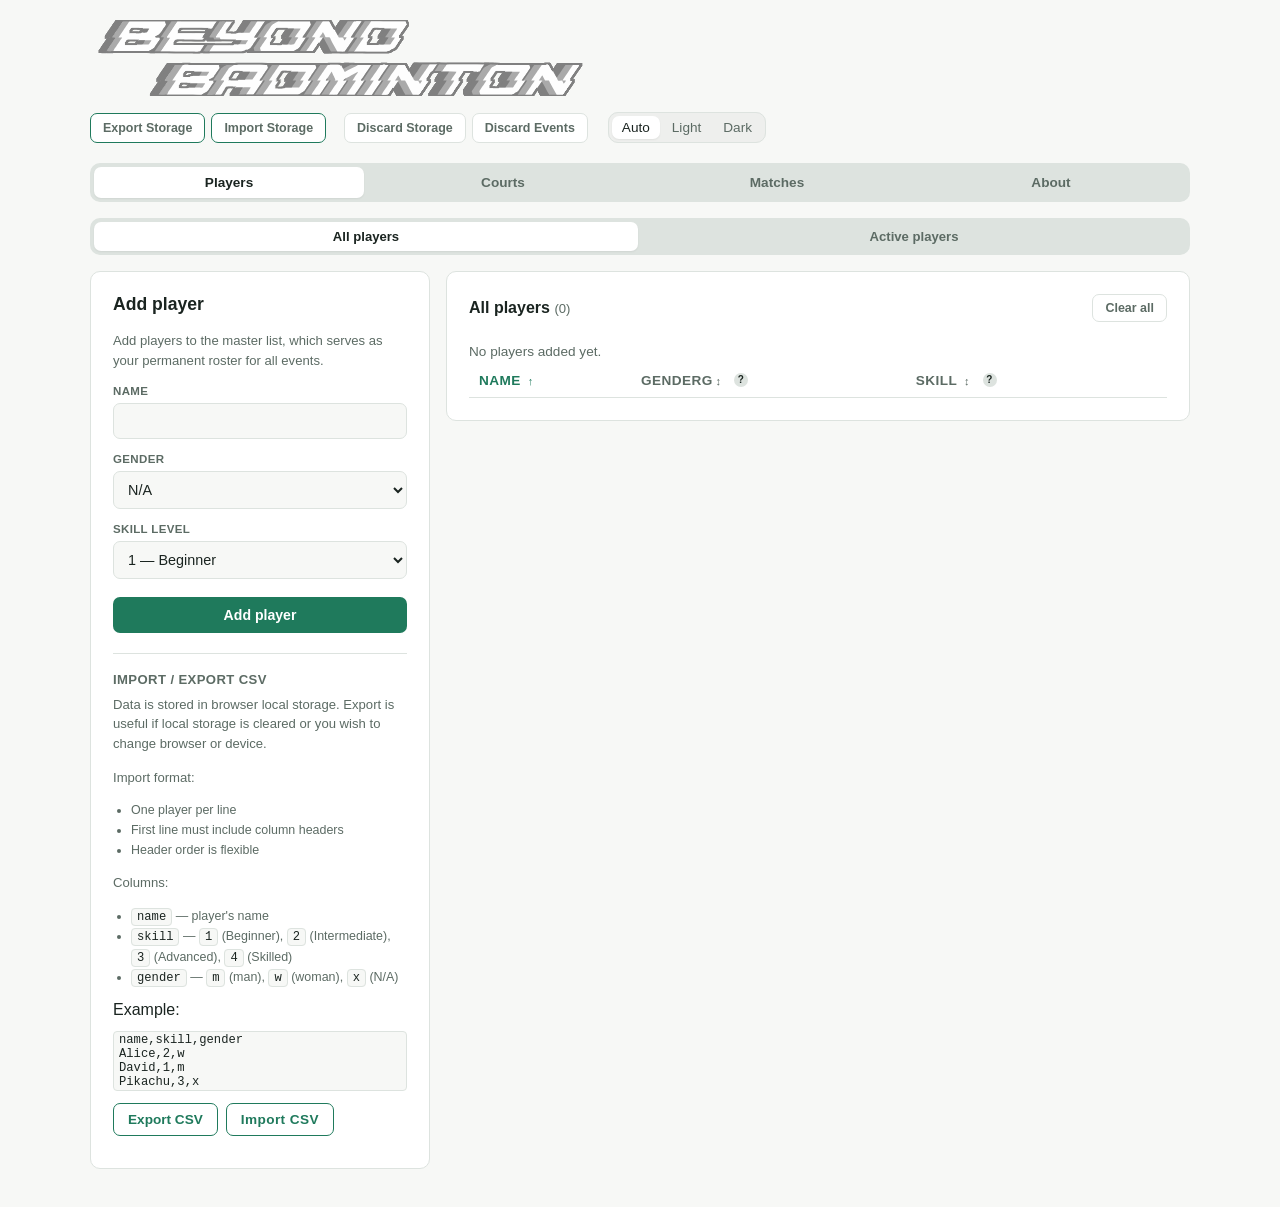
==== index.html @ 5976a013 "fixup! Tournament live view" ====
<!DOCTYPE html>
<html lang="en">
	<head>
		<meta charset="UTF-8">
		<meta name="color-scheme" content="light dark">
		<script>
			var t;
			try {
				t = localStorage.getItem("tournament-generator:theme");
				if (t === "light" || t === "dark") document.documentElement.dataset.theme = t;
			} catch {}
		</script>
		<meta name="viewport" content="width=device-width, initial-scale=1.0">
		<title>Tournament Manager</title>
		<link rel="stylesheet" href="assets/css/styles.css">
	</head>
	<body>
		<div class="app">
			<header>
				<div>
					<img src="assets/beyond-badminton.svg" alt="Beyond Badminton" class="logo" />
				</div>
				<div class="main-controls">
					<div>
						<button type="button" class="imp-exp-button" id="export-storage-btn">Export Storage</button>
						<button type="button" class="imp-exp-button" id="import-storage-btn">Import Storage </button>
					</div>
					<div>
						<button type="button" class="discard-btn" id="discard-storage-btn">Discard Storage</button>
						<button type="button" class="discard-btn" id="discard-event-btn">Discard Events</button>
					</div>
					<fieldset class="theme-switch" aria-label="Color theme">
						<button type="button" data-theme-choice="auto">Auto</button>
						<button type="button" data-theme-choice="light">Light</button>
						<button type="button" data-theme-choice="dark">Dark</button>
					</fieldset>
				</div>
			</header>

			<div class="tabs">
				<button type="button" class="tab active" data-tab="players">Players</button>
				<button type="button" class="tab" data-tab="courts">Courts</button>
				<button type="button" class="tab" data-tab="matches">Matches</button>
				<button type="button" class="tab" data-tab="about">About</button>
			</div>

			<!-- ===== PLAYERS TAB ===== -->
			<div id="players" class="tab-content active">
				<div class="sub-tabs">
					<button type="button" class="sub-tab active" data-subtab="all-players-section">All players</button>
					<button type="button" class="sub-tab" data-subtab="active-players-section">Active players</button>
				</div>

				<!-- All Players -->
				<div id="all-players-section" class="sub-tab-content active">
					<div class="players-layout">
						<div class="card form-card">
							<h2>Add player</h2>
							<p class="section-hint">Add players to the master list, which serves as your permanent roster for all events.</p>
							<form id="all-player-form">
								<div class="field" id="ap-name-field">
									<label for="ap-name">Name</label>
									<input type="text" id="ap-name" name="name" autocomplete="off">
									<span class="error-text">Enter a name.</span>
								</div>
								<div class="field">
									<label for="ap-gender">Gender</label>
									<select id="ap-gender" name="gender">
										<option value="x">N/A</option>
										<option value="m">Man</option>
										<option value="w">Woman</option>
									</select>
								</div>
								<div class="field">
									<label for="ap-skill">Skill level</label>
									<select id="ap-skill" name="skill">
									</select>
								</div>
								<button type="submit">Add player</button>
							</form>

							<div class="import-section">
								<h3>Import / Export CSV</h3>
								<p class="section-hint">Data is stored in browser local storage. Export is useful if local storage is cleared or you wish to change browser or device.</p>
								<p class="section-hint">Import format:</p>
								<ul class="section-hint-list">
									<li>One player per line</li>
									<li>First line must include column headers</li>
									<li>Header order is flexible</li>
								</ul>
								<p class="section-hint">Columns:</p>
								<ul class="section-hint-list">
									<li><code>name</code> — player's name</li>
									<li id="csv-skill-codes"></li>
									<li><code>gender</code> — <code>m</code> (man), <code>w</code> (woman), <code>x</code> (N/A)</li>
								</ul>
								<span class="code-label">Example:</span>
								<pre class="code">
name,skill,gender
Alice,2,w
David,1,m
Pikachu,3,x</pre>
								<div class="import-actions">
									<button type="button" class="secondary-btn" id="export-all-players-btn">Export CSV</button>
									<label class="secondary-btn" for="all-players-csv-input">Import CSV</label>
									<input type="file" id="all-players-csv-input" accept=".txt,.csv,text/csv">
								</div>
								<div class="import-result" id="all-players-import-result"></div>
							</div>
						</div>

						<div class="card players-panel">
							<div class="players-panel-header">
								<h2>All players <span class="player-count" id="all-player-count">(0)</span></h2>
								<button type="button" class="clear-btn" id="clear-all-players-btn">Clear all</button>
							</div>
							<p class="empty" id="all-players-empty">No players added yet.</p>
							<table class="player-table" id="all-player-table">
							<thead>
								<tr>
									<th><span class="sortable" data-list="all" data-field="name">Name <span class="sort-icon">↕</span></span></th>
									<th><span class="sortable" data-list="all" data-field="gender">Gender <span class="sort-icon">↕</span></span>&nbsp;&nbsp;<span class="help-icon" title="Click a gender to edit it directly. Changing genders will not re-sort the table automatically - click this header to re-sort anytime.">?</span></th>
									<th><span class="sortable" data-list="all" data-field="skill">Skill <span class="sort-icon">↕</span></span>&nbsp;&nbsp;<span class="help-icon" title="Click a skill to edit it directly. Changing skills will not re-sort the table automatically - click this header to re-sort anytime.">?</span></th>
									<th></th>
								</tr>
							</thead>
								<tbody id="all-player-table-body"></tbody>
							</table>
						</div>
					</div>
				</div>

				<!-- Active Players -->
				<div id="active-players-section" class="sub-tab-content">
					<div class="players-layout">
						<div class="card form-card">
							<h2>Add active player</h2>
							<p class="section-hint">Select players from the All players list and set their arrival time and play duration for this event.</p>
							<form id="active-player-form">
							<div class="field" id="active-player-field">
								<label for="active-player-select">Players</label>
								<select id="active-player-select" name="playerId" multiple>
								</select>
								<span class="error-text">Select a player.</span>
								<p class="section-hint">Hold Ctrl (Cmd on Mac) or Shift to select multiple players.</p>
							</div>
							<div class="field" id="active-arrival-field">
								<label for="active-arrival">Arrival time</label>
								<select id="active-arrival" name="arrival">
								<option value="">Select a time</option>
								</select>
								<span class="error-text">Select an arrival time.</span>
							</div>
							<div class="field" id="active-playtime-field">
								<label for="active-playtime">Play time (hours)</label>
								<input type="number" id="active-playtime" name="playtime" min="1" value="1">
								<span class="error-text">Enter a play time of at least 1 hour.</span>
							</div>
							<button type="submit">Add to active</button>
							</form>
						</div>

						<div class="card players-panel">
							<div class="players-panel-header">
								<h2>Active players <span class="player-count" id="active-player-count">(0)</span></h2>
								<button type="button" class="clear-btn" id="clear-active-players-btn">Clear all</button>
							</div>
							<p class="empty" id="active-players-empty">No active players added yet.</p>
							<table class="player-table" id="active-player-table">
							<thead>
								<tr>
									<th><span class="sortable" data-list="active" data-field="name">Name <span class="sort-icon">↕</span></span></th>
									<th><span class="sortable" data-list="active" data-field="skill">Skill <span class="sort-icon">↕</span></span></th>
									<th><span class="sortable" data-list="active" data-field="arrival">Arrival <span class="sort-icon">↕</span></span></th>
									<th><span class="sortable" data-list="active" data-field="playtime">Play time <span class="sort-icon">↕</span></span></th>
									<th><span class="sortable" data-list="active" data-field="sit1stRound">Sit 1st round <span class="sort-icon">↕</span></span>&nbsp;&nbsp;<span class="help-icon" title="Is someone running late? Put them on the bench for their first round :) This option is ignored if there are not enough players to form a bench.">?</span></th>
									<th></th>
								</tr>
							</thead>
								<tbody id="active-player-table-body"></tbody>
							</table>
						</div>
					</div>
				</div>
			</div>
			<!-- end players tab -->

			<!-- ===== COURTS TAB ===== -->
			<div id="courts" class="tab-content">
				<div class="players-layout">
					<div class="form-card form-stack">
						<div class="card">
							<h2>Courts <span class="player-count" id="court-name-count">(0)</span></h2>
							<p class="section-hint">Add courts here to set up your global court list.</p>
							<form id="court-name-form">
								<div class="field" id="court-name-field">
									<label for="court-name">Court name</label>
									<input type="text" id="court-name" name="courtName" placeholder="e.g. C1">
									<span class="error-text">Enter a court name.</span>
								</div>
								<button type="submit">Add court</button>
							</form>
							<ul class="chip-list" id="court-name-list"></ul>
						</div>

						<div class="card">
							<h2>Court availability</h2>
							<p class="section-hint">Choose a court from your global list to configure its reserved time slots.</p>
							<form id="court-form">
								<div class="field" id="court-time-field">
									<label for="court-time">Start time</label>
									<select id="court-time" name="courtTime">
										<option value="">Select a time</option>
									</select>
									<span class="error-text">Select a start time.</span>
								</div>

								<div class="field" id="court-duration-field">
									<label for="court-duration">Duration</label>
									<select id="court-duration" name="courtDuration">
										<option value="">Select a duration</option>
									</select>
									<span class="error-text">Select a duration.</span>
								</div>

								<div class="field" id="court-select-field">
									<label for="">Courts available</label>
									<div class="checkbox-list" id="court-checkbox-list">
										<p class="empty" id="no-courts-hint">Add a court above first.</p>
									</div>
									<span class="error-text">Select at least one court.</span>
								</div>

								<div class="field" id="court-submit-field">
									<button type="submit">Add block</button>
									<span class="error-text" id="court-overlap-errmsg">[Court Name] is already booked during this time</span>
								</div>
							</form>
						</div>
					</div>

					<div class="card players-panel">
						<div class="players-panel-header">
							<h2>Court schedule <span class="player-count" id="court-block-count">(0)</span></h2>
							<button type="button" class="clear-btn" id="clear-courts-btn">Clear all</button>
						</div>

						<p class="empty" id="courts-empty-state">No court schedule added yet.</p>

						<ul class="player-list" id="court-list"></ul>

						<table class="player-table" id="court-table">
							<thead>
								<tr>
									<th>Time</th>
									<th>Courts</th>
									<th>Count</th>
									<th></th>
								</tr>
							</thead>
							<tbody id="court-table-body"></tbody>
						</table>
					</div>
				</div>
			</div>

			<!-- ===== MATCHES TAB ===== -->
			<div id="matches" class="tab-content">
				<div class="sub-tabs">
					<button type="button" class="sub-tab active" data-subtab="training-section">Training</button>
					<button type="button" class="sub-tab" data-subtab="tournament-section">Tournament</button>
				</div>

				<!-- ===== Training ===== -->
				<div id="training-section" class="sub-tab-content active">

					<div class="card gen-collapsible">
						<h2 class="gen-card-toggle">
							<span class="gen-collapse-arrow">▾</span>
							Generate training schedule
						</h2>

						<div class="gen-controls-row">
							<div class="field gen-field-inline">
								<label for="matches-per-hour">Matches per hour (one match = one set) <span class="help-icon" title="If you use 30-minute court blocks, select an even number so matches divide equally.">?</span></label>
								<select id="matches-per-hour">
								</select>
							</div>
							<div class="field gen-field-inline">
								<label for="gen-date-picker">Date of the training</label>
								<input type="date" id="gen-date-picker" />
							</div>
							<div>
								<div class="checkbox-group">
									<label class="gen-checkbox-label" for="allow-singles">
										<input type="checkbox" id="allow-singles" checked>
										Allow singles matches
									</label>
									<span class="help-icon" title="When enabled, the generator will create singles matches if there aren't enough players to form doubles and a court is available.">?</span>
								</div>
								<div class="checkbox-group">
									<label class="gen-checkbox-label">
										<input type="checkbox" id="gen-1h-playtime-should-play" checked>
										Players with 1 hour of playtime should not sit on the bench
									</label>
									<span class="help-icon" title="Partially ignored if there aren't enough players to form a bench; fully ignored if player has to sit out their 1st round after arriving (configured in 'Active players' tab).">?</span>
								</div>
							</div>
							<div>
								<div class="checkbox-group">
									<label class="gen-checkbox-label">
										<input type="checkbox" id="print-extra-match" checked>
										Print extra empty round
									</label>
									<span class="help-icon" title="Add a final round of blank matches at the bottom of the sheet, just in case you have extra time to play.">?</span>
								</div>
							</div>
						</div>
						<div class="gen-btn-row">
							<button type="button" id="gen-generate-btn" class="gen-primary-btn">Generate</button>
							<button type="button" id="gen-clear-btn" class="clear-btn" hidden>Discard</button>
							<button type="button" id="gen-print-btn" class="secondary-btn" hidden>Print</button>
							<button type="button" id="gen-export-btn" class="secondary-btn" hidden>Export</button>
						</div>

						<div id="gen-progress" class="gen-progress-wrap" hidden>
							<div id="gen-progress-bar" class="gen-progress-bar" style="width:0%">0%</div>
						</div>
					</div>

					<div class="card gen-scoreboard-card gen-collapsible" id="gen-scoreboard" hidden>
						<h2 class="gen-card-toggle gen-injected-header">
							<span class="gen-collapse-arrow">▾</span>
							Schedule penalty score
						</h2>
						<div id="gen-scoreboard-output"></div>
					</div>

					<div class="card gen-collapsible" id="gen-training-schedule" hidden>
						<h2 class="gen-card-toggle gen-injected-header">
							<span class="gen-collapse-arrow">▾</span>
							Training schedule
						</h2>
						<div id="gen-training-output"></div>
					</div>

					<div class="card gen-collapsible" id="gen-stats-output" hidden>
						<h2 class="gen-card-toggle gen-injected-header">
							<span class="gen-collapse-arrow">▾</span>
							Player stats
						</h2>

						<div class="gen-stats-scroll">
							<table class="gen-stats-table">
								<thead>
									<tr>
										<th><span class="sortable" data-list="stats" data-field="name">Player <span class="sort-icon">↕</span></span></th>
										<th><span class="sortable" data-list="stats" data-field="skill">Skill <span class="sort-icon">↕</span></span></th>
										<th><span class="sortable" data-list="stats" data-field="playtime">Play time <span class="sort-icon">↕</span></span></th>
										<th><span class="sortable" data-list="stats" data-field="matches">Matches <span class="sort-icon">↕</span></span></th>
										<th><span class="sortable" data-list="stats" data-field="bench">Bench <span class="sort-icon">↕</span></span></th>
										<th><span class="sortable" data-list="stats" data-field="playrate">Play rate <span class="sort-icon">↕</span></span></th>
										<th><span class="sortable" data-list="stats" data-field="partners">Unique partners <span class="sort-icon">↕</span></span></th>
										<th><span class="sortable" data-list="stats" data-field="opponents">Unique opponents <span class="sort-icon">↕</span></span></th>
									</tr>
								</thead>
								<tbody id="gen-stats-tbody">
								</tbody>
							</table>
						</div>
					</div>
					
					<p class="empty gen-empty-hint" id="gen-empty">
						Add active players and court availability, then click <strong>Generate</strong>.
					</p>
				</div>
				
				<div id="tournament-section" class="sub-tab-content">
				
					<div class="card gen-collapsible">
						<h2 class="gen-card-toggle">
							<span class="gen-collapse-arrow">▾</span>
							Generate tournament
						</h2>

						<div class="gen-controls-row">
							<div class="field gen-field-inline">
								<label for="matches-per-hour">Qualification Matches per Player <span class="help-icon" title="Number of qualification matches to be played by every player to set the final playoff roster.">?</span></label>
								<input type="number" id="qualification-matches" min="1" value="8">
							</div>
							<div class="field gen-field-inline">
								<label for="gen-tournament-date-picker">Date of the tournament</label>
								<input type="date" id="gen-tournament-date-picker" />
							</div>
							<div class="field gen-field-inline">
								<label for="two-men-vs-two-women">Two Men vs Two Women Matches<span class="help-icon" title="Choose how to handle matches between all-male and all-female teams.">?</span></label>
								<select id="two-men-vs-two-women">
									<option value="enabled">Allow all matches regardless of gender</option>
									<option value="disabled">Block two men vs two women matches</option>
									<option value="manual">Flag these matches for organizer review</option>
								</select>
							</div>
						</div>
						<p class="section-hint">Time-based scheduling is not supported. All active players and courts are assumed to be available at all times.</p>
						<div class="main-controls">
							<button type="button" id="gen-generate-tournament-btn" class="gen-primary-btn">Generate</button>
							<button type="button" id="gen-clear-tournament-btn" class="clear-btn" hidden>Discard</button>
							<div>
								<button type="button" id="gen-print-tournament-btn" class="secondary-btn" hidden>Print</button>
								<button type="button" id="gen-export-tournament-btn" class="secondary-btn" hidden>Export</button>
							</div>
							<a class="secondary-btn" href="tournament-live.html" target="_blank" rel="noopener noreferrer">Live view</a>
						</div>
					</div>

					<div class="card gen-collapsible" id="gen-qualification-draw-card" hidden>
						<h2 class="gen-card-toggle">
							<span class="gen-collapse-arrow">▾</span>
							<span id="gen-qualification-draw-title">Enter qualification draw results</span>
							<span class="help-icon" title="Keyboard shortcut: Alt + D.">?</span>
						</h2>
						<div class="players-layout">
							<div class="card form-card" id="gen-qualification-draw-form-card">
								<p class="section-hint"></p>
								<p class="section-hint">Select player and his draw pick into the qualification.</p>
								
								<form id="gen-qualification-draw-form">
									<div class="field" id="gen-qualification-draw-player-field">
										<label for="qualification-draw-player">Select a player</label>
										<select id="qualification-draw-player" name="qualificationDrawPlayer">
										</select>
									</div>

									<div class="field" id="gen-qualification-draw-pick-field">
										<label for="qualification-draw-pick">Select a pick</label>
										<select id="qualification-draw-pick" name="qualificationDrawPick" disabled>
										</select>
									</div>
									<button type="button" class="gen-primary-btn" id="submit-qualification-draw-btn" hidden>Confirm draw</button>
								</form>
							</div>

							<div class="card players-panel">
								<div class="players-panel-header-btns" id="qualification-draw-panel-header">
									<button type="button" class="clear-btn" id="clear-qualification-draw-btn">Clear all</button>
								</div>
								<div class="checkbox-group table-fit-control">
									<label class="gen-checkbox-label" for="qualification-draw-fit">
										<input type="checkbox" id="qualification-draw-fit">
										Auto-resize table to fit all rows
									</label>
								</div>
								<div class="gen-stats-table-wrap">
									<table class="gen-stats-table compact-table" id="qualification-draw-table">
										<thead>
											<tr>
												<th><span class="sortable" data-list="qualificationDraw" data-field="name">Name <span class="sort-icon">↕</span></span></th>
												<th><span class="sortable" data-list="qualificationDraw" data-field="pick">Pick <span class="sort-icon">↕</span></span></th>
												<th></th>
											</tr>
										</thead>
										<tbody id="qualification-draw-table-body"></tbody>
									</table>
								</div>
							</div>
						</div>
					</div>

					<div class="card gen-collapsible" id="gen-qualification-rounds-card" hidden>
						<h2 class="gen-card-toggle">
							<span class="gen-collapse-arrow">▾</span>
							<span id="gen-qualification-rounds-card-label">Qualification rounds</span>
							<span class="help-icon" title="Keyboard shortcut: Alt + R.">?</span>
						</h2>
						
						<div id="qualification-edit-filter-wrap">
							<div class="checkbox-group">
								<label class="gen-checkbox-label" for="qualification-edit-filter-editable">
									<input type="checkbox" id="qualification-edit-filter-editable" checked>
									Show editable matches only
								</label>
							</div>
							<div class="checkbox-group">
								<label class="gen-checkbox-label" for="qualification-edit-filter-draw-numbers">
									<input type="checkbox" id="qualification-edit-filter-draw-numbers">
									Show drawn numbers
								</label>
							</div>
						</div>

						<div class="gen-collapsible gen-collapsed" id="qualification-match-filter-wrap">
							<div class="gen-table-label gen-card-toggle" id="qualification-match-filter-label">
								<span class="gen-collapse-arrow">▾</span>
								Filter players & matches (<span id="qualification-match-filter-count"></span>)
							</div>
							<div class="checkbox-filter-controls">
								<input type="search" id="qualification-match-filter-search" placeholder="Search player…">
								<button type="button" id="qualification-match-filter-all-btn" class="select-btn">Select all</button>
								<button type="button" id="qualification-match-filter-none-btn" class="clear-btn">Clear all</button>
								<div class="align-top">
									<div class="checkbox-group">
										<label class="gen-checkbox-label" for="qualification-match-filter-active-window">
											<input type="checkbox" id="qualification-match-filter-active-window">
											<span id="qualification-match-filter-active-window-label">Show active 4-round window</span>
										</label>
										<span class="help-icon" title="Shows the last finished, current, and next 2 rounds. Active window is shifted 5 seconds after all score inputs lose focus. Keyboard shortcut: Alt + A.">?</span>
									</div>
									<div class="checkbox-group">
										<label class="gen-checkbox-label" for="qualification-match-filter-no-bench">
											<input type="checkbox" id="qualification-match-filter-no-bench">
											Show only matches and no bench
										</label>
										<span class="help-icon" title="Hides benched players. Keyboard shortcut: Alt + B.">?</span>
									</div>
								</div>
								<div class="align-top">
									<div class="checkbox-group">
										<label class="gen-checkbox-label" for="qualification-match-filter-drawn-numbers">
											<input type="checkbox" id="qualification-match-filter-drawn-numbers">
											Show drawn numbers
										</label>
										<span class="help-icon" title="Shows each player's draw number before their name. Keyboard shortcut: Alt + N.">?</span>
									</div>
								</div>
							</div>
							<div id="qualification-match-player-filter" class="checkbox-list checkbox-filter-list"></div>
						</div>
						<div id="gen-qualification-output"></div>
						
						<div>
							<input type="button" class="gen-primary-btn" id="gen-qualification-start-btn" value="Confirm Qualification Matchups" hidden>
						</div>
					</div>
					
					<div class="card gen-collapsible" id="gen-qualification-stats-card" hidden>
						<h2 class="gen-card-toggle">
							<span class="gen-collapse-arrow">▾</span>
							Qualification results
							<span class="help-icon" title="Keyboard shortcut: Alt + S.">?</span>
						</h2>
						<div class="card">
							<div class="gen-table-label">Standings</div>
							<div class="checkbox-group table-fit-control">
								<label class="gen-checkbox-label" for="qualification-stats-fit">
									<input type="checkbox" id="qualification-stats-fit">
									Auto-resize table to fit all rows
								</label>
							</div>
							
							<div class="gen-stats-table-wrap">
								<table class="gen-stats-table" id="qualification-stats-table">
									<thead></thead>
									<tbody id="qualification-stats-table-body">
									</tbody>
								</table>
							</div>
						</div>

						<div class="card">
							<div class="gen-table-label">Player vs Player <span class="help-icon" title="Keyboard shortcut: Alt + Shift + S.">?</span></div>
							<div class="checkbox-group table-fit-control">
								<label class="gen-checkbox-label" for="qualification-p2p-stats-fit">
									<input type="checkbox" id="qualification-p2p-stats-fit">
									Auto-resize table to fit all rows
								</label>
							</div>

							<div class="gen-collapsible gen-collapsed" id="qualification-p2p-filter-wrap">
								<div class="gen-table-label gen-card-toggle" id="qualification-p2p-filter-label">
									<span class="gen-collapse-arrow">▾</span>
									Filter players (<span id="qualification-p2p-filter-count"></span>)
								</div>
								<div class="checkbox-filter-controls">
									<input type="search" id="qualification-p2p-filter-search" placeholder="Search player…">
									<button type="button" id="qualification-p2p-filter-all-btn" class="select-btn">Select all</button>
									<button type="button" id="qualification-p2p-filter-none-btn" class="clear-btn">Clear all</button>
									<div class="checkbox-group">
										<label class="gen-checkbox-label" for="qualification-p2p-filter-show-playoff">
											<input type="checkbox" id="qualification-p2p-filter-show-playoff">
											Show playoff players only
										</label>
										<span class="help-icon" title="When enabled, only matchups between playoff players are shown. Keyboard shortcut: Alt + P.">?</span>
									</div>
								</div>
								<div id="qualification-p2p-player-filter" class="checkbox-list checkbox-filter-list"></div>
							</div>

							<div class="gen-stats-table-wrap">
								<table class="gen-stats-table" id="qualification-p2p-stats-table">
									<thead></thead>
									<tbody id="qualification-stats-p2p-table-body">
									</tbody>
								</table>
							</div>
						</div>
						
						<div class="card">
							<div class="gen-table-label">Ranking criteria</div>
							<p class="section-hint">Applied in order below, only when players are tied on every rule above it.</p>
							<ol class="section-hint-list">
								<li>
									<strong>WITHDRAWN</strong> — players who withdrew
									<span class="tiebreak-desc">Withdrawn players are ranked lower than all others, before any other rule is considered.</span>
								</li>
								<li>
									<strong>WINS</strong> — total wins
									<span class="tiebreak-desc">Higher total wins ranks first.</span>
								</li>
								<li>
									<strong>DIFF</strong> — overall score differential
									<span class="tiebreak-desc">Higher across all games ranks first.</span>
								</li>
								<li>
									<strong>PLAYED</strong> — games played
									<span class="tiebreak-desc">Fewer games played ranks first.</span>
								</li>
								<li>
									<strong>P2P WINS</strong> — head-to-head wins within the tied group
									<span class="tiebreak-desc">Only games played against others still tied at this point are counted.</span>
								</li>
								<li>
									<strong>P2P DIFF</strong> — head-to-head score differential within the tied group
									<span class="tiebreak-desc">Same head-to-head games as above, compared by score difference.</span>
								</li>
								<li>
									<strong>PICK</strong> — draw pick number
									<span class="tiebreak-desc">Lower pick number ranks first; always resolves any remaining tie.</span>
								</li>
							</ol>
						</div>
						<div>
							<input type="button" class="gen-primary-btn" id="gen-qualification-confirm-btn" value="Confirm Qualification Results" hidden>
							
							<p class="empty gen-empty-hint" id="gen-qualification-confirm-empty">
								All matches must have a winner to unlock the playoffs.
							</p>
						</div>
					</div>
				
					<div class="card gen-collapsible" id="gen-playoff-draw-card" hidden>
						<h2 class="gen-card-toggle">
							<span class="gen-collapse-arrow">▾</span>
							<span id="gen-playoff-draw-title">Enter playoff draw results</span>
						</h2>
						<div id="gen-playoff-draw-output"></div>
					</div>

					<div class="card gen-collapsible" id="gen-playoff-card" hidden>
						<h2 class="gen-card-toggle">
							<span class="gen-collapse-arrow">▾</span>
							Playoff
						</h2>
						<div id="gen-playoff-output"></div>
					</div>
				</div>
				
				<p class="empty gen-empty-hint" id="gen-tournament-empty">
					Add active players and court availability, then click <strong>Generate</strong>.
				</p>
			</div>
			<!-- end generator tab -->
			
			<!-- ===== ABOUT TAB ===== -->
			<div id="about" class="tab-content">
				<div class="card">
					<h3>1 About</h3>
					<p>This badminton tournament manager tool helps you easily organize badminton events by managing players and courts, and automatically generating schedules based on your parameters.</p>
					<p>This tool was created to provide a generator that builds randomized matches while still following specific rules, such as keeping teams balanced in skill.</p>
					<p>Of course, this is not strictly designed for badminton matches. Feel free to use it for any games that are played in doubles.</p>

					<h3>2 Beyond Badminton</h3>
					<p>This tool was originally created for "Beyond Badminton", a community of badminton enthusiasts who organize events and tournaments.</p>

					<h3>3 Privacy & Data</h3>
					<p>Built with privacy in mind, this tool runs entirely locally on your device using JavaScript. All data is saved directly to your browser's local storage. We do not use cookies or upload any information to external servers.</p>
					<p>You can clear your saved data at any time using the built-in cleanup buttons or through your browser's privacy settings.</p>
					<p>To access your application data on a different browser or device, you can use the Export and Import features.</p>

					<h3>4 How it works</h3>
					<h4>4.1 Players tab</h4>
					<p>First, add players to the "All Players" list. This serves as your permanent saved roster for future tournaments.</p>
					<p>Then, select which players will be active for the current tournament and set their arrival times and play durations.</p>

					<h4>4.2 Courts tab</h4>
					<p>Next, add your courts to the Courts list, which also saves permanently for future use.</p>
					<p>After that, set the court availability by specifying the start time, duration, and which specific courts are open during that time block.</p>

					<h4>4.3 Matches tab</h4>
					<p>Finally, go to the "Matches" tab. Here you can generate trainings and tournaments.</p>

					<h5>Training sub-tab</h5>
					<p>The "Training" sub-tab allows you generate a training schedule based on your active players and available courts. You can fine-tune the results by adjusting the number of matches per hour, allowing singles matches, and more.</p>
					<p>The generated schedule displays all matches, player stats, and penalty scores. It also supports drag-and-drop, allowing you to easily rearrange matches while keeping an eye on how penalty scores change.</p>
					<p>You can print or export the schedule to share it or bring it with you to the courts. If you enter the scores in the tool, they will be printed; otherwise, the score fields will be left blank so you can write them in as you play.</p>
					
					<h5>Tournament sub-tab</h5>
					<p>The "Tournament" sub-tab allows you to generate a fully randomized, anonymous tournament schedule, automatically substituting placeholder numbers with player names.</p>
					<p>Tournament UI streamlines competition management from start to finish. Our step-by-step system guides you smoothly through every phase of your event—from conducting the initial draw and generating schedules to tracking match results and running the final playoffs.</p>

					<h3>5 Feedback & Support</h3>
					<p>This tool is completely free to use. If you encounter any bugs, have a feature request, or want to view the source code, please visit the <a href="https://github.com/beyond-badminton/beyond-badminton.github.io" target="_blank" rel="noopener noreferrer">GitHub repository</a>.</p>
					<p>Please note that this was created as a hobby project in a short amount of time, so there are still a few things that need to be polished.</p>
					<p>Thank you for using the Tournament Manager!</p>

					<h3>6 Third-Party Software</h3>
					<p>This project uses the MIT-licensed <a href="https://github.com/exceljs/exceljs" target="_blank" rel="noopener noreferrer">ExcelJS</a> library for exporting data to spreadsheets. A special thanks to all the contributors of that library for their hard work.</p>
				</div>
			</div>
		</div>

		<script src="assets/js/theme.js"></script>
		<script src="assets/js/common.js"></script>
		<script src="assets/js/events.js"></script>
		<script src="assets/js/drag-and-drop.js"></script>
		<script src="assets/js/all-players.js"></script>
		<script src="assets/js/active-players.js"></script>
		<script src="assets/js/courts.js"></script>
		<script src="assets/js/schedule.export.js"></script>
		<script src="assets/js/schedule.common.js"></script>
		<script src="assets/js/training.js"></script>
		<script src="assets/js/tournament.ranking.js"></script>
		<script src="assets/js/tournament.base.js"></script>
		<script src="assets/js/tournament.common.js"></script>
		<script src="assets/js/tournament.generate.js"></script>
		<script src="assets/js/tournament.draw.js"></script>
		<script src="assets/js/tournament.rounds.js"></script>
		<script src="assets/js/tournament.playerstats.js"></script>
		<script src="assets/js/tournament.p2pstats.js"></script>
		<script src="assets/js/exceljs.min.js"></script>
		<script src="assets/js/tournament.init.js"></script>
		<script src="assets/js/init.js"></script>
	</body>
</html>
---- assets/css/styles.css ----
:root {
	color-scheme: light dark;
	--ink: #1a2420;
	--ink-soft: #5c6b64;
	--line: #dde3df;
	--accent-line: #d4d4d4;
	--modal-border: var(--accent-line);
	--paper: #f7f8f6;
	--accent-paper: #eeefed;
	--card: #ffffff;
	--accent: #1f7a5c;
	--accent-soft: #e6f2ec;
	--accent-red: #c8503a;
	--accent-yellow: #96760a;
	--accent-soft-yellow: #fdf1c8;
	--accent-blue: #0f7f9b;
	--accent-soft-blue: hsl(194, 100%, 92%);
	--on-accent: #ffffff;
	--transparent: transparent;
	--accent-red-ring: rgba(200, 80, 58, 0.15);
	--accent-hover: rgba(31, 122, 92, 0.18);
	--shadow-subtle: 0 1px 2px rgba(0, 0, 0, 0.06);
	--shadow-modal: 0 4px 15px rgba(0, 0, 0, 0.3);
	--backdrop: rgba(0, 0, 0, 0.6);
	--accent-soft-red: #ffeeee;
	--accent-red-dark: #802727;
	--radius: 10px;
	font-family: "Segoe UI", Helvetica, Arial, sans-serif;
}

:root[data-theme="light"] {
	color-scheme: light;
}
:root[data-theme="dark"] {
	color-scheme: dark;
}

/* Auto: follow the system unless the user forced light */
@media (prefers-color-scheme: dark) {
	:root:not([data-theme="light"]) {
		--ink: #e4ebe7;
		--ink-soft: #97a69e;
		--line: #2a3530;
		--accent-line: #3a4540;
		--paper: #111614;
		--accent-paper: #272d2a;
		--card: #1a221f;
		--accent: #3fb58a;
		--accent-soft: #1a3329;
		--accent-red: #ef7a63;
		--accent-yellow: #e0b93c;
		--accent-soft-yellow: #3a3010;
		--accent-blue: #4ab8d4;
		--accent-soft-blue: hsl(194, 50%, 16%);
		--on-accent: #06140e;
		--accent-red-ring: rgba(239, 122, 99, 0.25);
		--accent-hover: rgba(63, 181, 138, 0.22);
		--shadow-subtle: 0 1px 2px rgba(0, 0, 0, 0.4);
		--shadow-modal: 0 4px 20px rgba(0, 0, 0, 0.6);
		--backdrop: rgba(0, 0, 0, 0.75);
		--accent-soft-red: #3a1d1a;
		--accent-red-dark: #f4a8a0;
	}
}

/* Forced dark: exactly the same variables as above */
:root[data-theme="dark"] {
	--ink: #e4ebe7;
	--ink-soft: #97a69e;
	--line: #2a3530;
	--accent-line: #3a4540;
	--paper: #111614;
	--accent-paper: #272d2a;
	--card: #1a221f;
	--accent: #3fb58a;
	--accent-soft: #1a3329;
	--accent-red: #ef7a63;
	--accent-yellow: #e0b93c;
	--accent-soft-yellow: #3a3010;
	--accent-blue: #4ab8d4;
	--accent-soft-blue: hsl(194, 50%, 16%);
	--on-accent: #06140e;
	--accent-red-ring: rgba(239, 122, 99, 0.25);
	--accent-hover: rgba(63, 181, 138, 0.22);
	--shadow-subtle: 0 1px 2px rgba(0, 0, 0, 0.4);
	--shadow-modal: 0 4px 20px rgba(0, 0, 0, 0.6);
	--backdrop: rgba(0, 0, 0, 0.75);
	--accent-soft-red: #3a1d1a;
	--accent-red-dark: #f4a8a0;
}

.main-controls {
	display: flex;
	align-items: center;
	gap: 18px;
	flex-wrap: wrap;
}

.main-controls > div {
	display: flex;
	gap: 6px;
}

/* Theme switch UI */
.theme-switch {
	display: inline-flex;
	padding: 3px;
	gap: 2px;
	background: var(--accent-paper);
	border: 1px solid var(--line);
	border-radius: var(--radius);
}
.theme-switch button {
	font: inherit;
	font-size: 0.85rem;
	padding: 4px 10px;
	color: var(--ink-soft);
	background: var(--transparent);
	border: 0;
	border-radius: calc(var(--radius) - 3px);
	cursor: pointer;
}
.theme-switch button:hover {
	color: var(--ink);
}
.theme-switch button[aria-pressed="true"] {
	background: var(--card);
	color: var(--ink);
	box-shadow: var(--shadow-subtle);
}
.theme-switch button:focus-visible {
	outline: 2px solid var(--accent);
	outline-offset: 1px;
}

* {
	box-sizing: border-box;
}

body {
	margin: 0;
	min-height: 100vh;
	background: var(--paper);
	color: var(--ink);
	display: flex;
	justify-content: center;
	padding: 20px 20px 40px 20px;
}

.app {
	width: 100%;
	max-width: 380px;
}

header {
	margin-bottom: 20px;
	display: flex;
	align-items: flex-start;
	justify-content: space-between;
	gap: 12px;
	flex-wrap: wrap;
}

header .eyebrow {
	font-size: 0.72rem;
	letter-spacing: 0.08em;
	text-transform: uppercase;
	color: var(--accent);
	font-weight: 600;
	margin: 0 0 4px;
}

header h1 {
	font-size: 1.4rem;
	margin: 0;
	letter-spacing: -0.01em;
}

.discard-btn {
	border: 1px solid var(--line);
	background: var(--card);
	color: var(--ink-soft);
	font-family: inherit;
	font-size: 0.78rem;
	font-weight: 600;
	padding: 7px 12px;
	border-radius: 7px;
	cursor: pointer;
	white-space: nowrap;
	transition:
		border-color 0.15s ease,
		background 0.15s ease,
		color 0.15s ease;
}

.discard-btn:hover {
	border-color: var(--accent-red);
	background: var(--accent-soft-red);
	color: var(--accent-red);
}

.imp-exp-button {
	border: 1px solid var(--accent);
	background: var(--card);
	color: var(--ink-soft);
	font-family: inherit;
	font-size: 0.78rem;
	font-weight: 600;
	padding: 7px 12px;
	border-radius: 7px;
	cursor: pointer;
	white-space: nowrap;
	transition:
		border-color 0.15s ease,
		color 0.15s ease,
		background 0.15s ease;
}

.imp-exp-button:hover {
	border-color: var(--accent);
	background: var(--accent-soft);
	color: var(--accent);
}

.tabs {
	display: flex;
	gap: 4px;
	background: var(--line);
	padding: 4px;
	border-radius: var(--radius);
	margin-bottom: 16px;
}

.tab {
	flex: 1;
	border: none;
	background: var(--transparent);
	padding: 8px 10px;
	font-size: 0.85rem;
	font-weight: 600;
	color: var(--ink-soft);
	border-radius: 7px;
	cursor: pointer;
	transition:
		background 0.15s ease,
		color 0.15s ease;
}

.tab.active {
	background: var(--card);
	color: var(--ink);
	box-shadow: var(--shadow-subtle);
}

.tab:not(.active):hover {
	color: var(--ink);
}

.card {
	background: var(--card);
	border: 1px solid var(--line);
	border-radius: var(--radius);
	padding: 22px;
}

.card + .card {
	margin-top: 16px;
}

.card > div:not([hidden]) + div {
	margin-top: 20px;
}

.card .card {
	border: 1px solid var(--accent-line);
}

.tab-content {
	display: none;
}

.tab-content.active {
	display: block;
}

.players-layout {
	display: flex;
	flex-direction: column;
	gap: 16px;
}

.players-layout > div + div {
	margin-top: 0px !important;
}

.card h2 {
	font-size: 1.1rem;
	margin: 0 0 16px;
}

form {
	display: flex;
	flex-direction: column;
	gap: 14px;
}

.field {
	display: flex;
	flex-direction: column;
	gap: 6px;
}

label {
	font-size: 0.72rem;
	letter-spacing: 0.03em;
	text-transform: uppercase;
	color: var(--ink-soft);
	font-weight: 600;
}

input,
select,
input[type="date"] {
	width: 100%;
	padding: 9px 10px;
	font-size: 0.9rem;
	font-family: inherit;
	color: var(--ink);
	background: var(--paper);
	border: 1px solid var(--line);
	border-radius: 7px;
	outline: none;
	transition:
		border-color 0.15s ease,
		box-shadow 0.15s ease;
}

input:focus,
select:focus input[type="date"]:focus {
	border-color: var(--accent);
	box-shadow: 0 0 0 3px var(--accent-soft);
}

.field.invalid input,
.field.invalid select {
	border-color: var(--accent-red);
	background: var(--accent-soft-red);
}

.field.invalid input:focus,
.field.invalid select:focus {
	box-shadow: 0 0 0 3px var(--accent-red-ring);
}

.error-text {
	display: none;
	font-size: 0.75rem;
	color: var(--accent-red);
}

.field.invalid .error-text {
	display: block;
}

button[type="submit"] {
	margin-top: 4px;
	padding: 10px;
	font-size: 0.88rem;
	font-weight: 600;
	font-family: inherit;
	color: var(--on-accent);
	background: var(--accent);
	border: none;
	border-radius: 7px;
	cursor: pointer;
	transition: filter 0.15s ease;
}

button[type="submit"]:hover {
	filter: brightness(1.08);
}

button[type="submit"]:active {
	filter: brightness(0.95);
}

.import-section {
	margin-top: 20px;
	padding-top: 18px;
	border-top: 1px solid var(--line);
}

.import-section h3 {
	font-size: 0.82rem;
	margin: 0 0 8px;
	text-transform: uppercase;
	letter-spacing: 0.03em;
	color: var(--ink-soft);
}

.section-hint-list {
	margin: 0 0 12px;
	padding-left: 18px;
	font-size: 0.78rem;
	color: var(--ink-soft);
	line-height: 1.6;
}

.section-hint-list code,
.code {
	background: var(--paper);
	border: 1px solid var(--line);
	border-radius: 4px;
	padding: 1px 5px;
	font-size: 0.76rem;
	color: var(--ink);
}

input[type="file"] {
	display: none;
}

.import-result {
	margin: 10px 0 0;
	font-size: 0.8rem;
	line-height: 1.5;
}

.import-result .summary {
	font-weight: 600;
}

.import-result.success .summary {
	color: var(--accent);
}

.import-result.error .summary {
	color: var(--accent-red);
}

.import-errors {
	margin: 6px 0 0;
	padding-left: 18px;
	color: var(--accent-red);
}

.import-errors li {
	margin-bottom: 2px;
}

.empty {
	font-size: 0.85rem;
	color: var(--ink-soft);
	line-height: 1.5;
	margin: 0;
}

.form-stack {
	display: flex;
	flex-direction: column;
}

.chip-list {
	list-style: none;
	margin: 14px 0 0;
	padding: 0;
	display: flex;
	flex-wrap: wrap;
	gap: 8px;
}

.chip {
	display: inline-flex;
	align-items: center;
	gap: 6px;
	padding: 5px 6px 5px 12px;
	background: var(--accent-soft);
	color: var(--accent);
	border-radius: 999px;
	font-size: 0.82rem;
	font-weight: 600;
}

.chip-remove {
	display: inline-flex;
	align-items: center;
	justify-content: center;
	width: 18px;
	height: 18px;
	border: none;
	border-radius: 50%;
	background: var(--transparent);
	color: var(--accent);
	font-size: 0.85rem;
	line-height: 1;
	cursor: pointer;
	transition: background 0.15s ease;
}

.chip-remove:hover {
	background: var(--accent-hover);
}

.checkbox-list {
	display: flex;
	flex-wrap: wrap;
	gap: 8px;
}

.checkbox-pill {
	display: inline-flex;
	align-items: center;
	gap: 6px;
	padding: 6px 12px;
	border: 1px solid var(--line);
	border-radius: 999px;
	font-size: 0.82rem;
	cursor: pointer;
	user-select: none;
	transition:
		border-color 0.15s ease,
		background 0.15s ease,
		color 0.15s ease;
}

.checkbox-pill input {
	width: auto;
	padding: 0;
	margin: 0;
	accent-color: var(--accent);
}

.checkbox-pill.checked {
	border-color: var(--accent);
	background: var(--accent-soft);
	color: var(--accent);
	font-weight: 600;
}

.players-panel-header {
	display: flex;
	align-items: center;
	justify-content: space-between;
	gap: 12px;
	margin-bottom: 10px;
}

.players-panel-header h2 {
	margin: 0;
}

.players-panel-header-btns {
	display: flex;
	justify-content: flex-end; /* Aligns items to the right */
	margin-bottom: 10px;
}

.players-panel-header-btns[hidden] {
	display: none;
}

.select-btn {
	border: 1px solid var(--line);
	background: var(--card);
	color: var(--ink-soft);
	font-family: inherit;
	font-size: 0.78rem;
	font-weight: 600;
	padding: 6px 12px;
	border-radius: 7px;
	cursor: pointer;
	transition:
		border-color 0.15s ease,
		background 0.15s ease,
		color 0.15s ease;
}

.select-btn:hover {
	border-color: var(--accent);
	background: var(--accent-soft);
	color: var(--accent);
}

.tiebreak-desc {
	display: block;
	font-size: 1em;
	color: var(--ink-soft);
	margin-top: 0.1em;
	margin-bottom: 0.5em;
}

.clear-btn {
	border: 1px solid var(--line);
	background: var(--card);
	color: var(--ink-soft);
	font-family: inherit;
	font-size: 0.78rem;
	font-weight: 600;
	padding: 6px 12px;
	border-radius: 7px;
	cursor: pointer;
	transition:
		border-color 0.15s ease,
		background 0.15s ease,
		color 0.15s ease;
}

#gen-clear-tournament-btn {
	padding: 10px 20px;
	font-size: 0.88rem;
}

.clear-btn:hover {
	border-color: var(--accent-red);
	background: var(--accent-soft-red);
	color: var(--accent-red);
}

.clear-btn:focus-visible {
	outline: none;
	border-color: var(--accent-red);
}

.remove-btn {
	border: none;
	background: var(--transparent);
	color: var(--ink-soft);
	font-family: inherit;
	font-size: 0.8rem;
	font-weight: 600;
	cursor: pointer;
	padding: 4px 8px;
	border-radius: 6px;
	transition:
		background 0.15s ease,
		color 0.15s ease;
}
.sit-1st-round {
	width: auto;
	padding: 0;
	margin: 0;
	accent-color: var(--accent);
}
.remove-btn:hover {
	background: var(--accent-soft-red);
	color: var(--accent-red);
}

.player-list li .remove-btn {
	flex-shrink: 0;
	margin-left: 8px;
}

.players-panel {
	display: flex;
	flex-direction: column;
	gap: 10px;
}

.players-panel h2 {
	font-size: 1rem;
	margin: 0;
}

.player-count {
	font-weight: 400;
	color: var(--ink-soft);
	font-size: 0.82rem;
}

/* mobile: stacked cards */
.player-list {
	list-style: none;
	margin: 0;
	padding: 0;
	display: flex;
	flex-direction: column;
	gap: 8px;
}

.player-list li {
	display: flex;
	justify-content: space-between;
	align-items: center;
	gap: 8px;
	padding: 8px 10px;
	border: 1px solid var(--line);
	border-radius: 7px;
	font-size: 0.85rem;
}

.player-list .info {
	display: flex;
	flex-direction: column;
	gap: 2px;
	min-width: 0;
}

.player-list .name {
	font-weight: 600;
}

.player-list .meta {
	color: var(--ink-soft);
	font-size: 0.78rem;
}

.player-table {
	width: 100%;
	border-collapse: collapse;
	font-size: 1rem;
	display: none;
}

.player-table th {
	text-align: left;
	font-size: 0.85rem;
	letter-spacing: 0.03em;
	text-transform: uppercase;
	color: var(--ink-soft);
	font-weight: 600;
	padding: 0 10px 8px;
	border-bottom: 1px solid var(--line);
}

.player-table td {
	padding: 10px;
	border-bottom: 1px solid var(--line);
}

.player-table tr:last-child td {
	border-bottom: none;
}

.player-table tr:hover td {
	background: var(--paper);
}

.compact-table th:not(:last-child),
.compact-table td:not(:last-child) {
	width: 1%;
	white-space: nowrap;
	padding-right: 40px;
}

.compact-table th:last-child,
.compact-table td:last-child {
	text-align: right;
}

.skill-pill {
	display: inline-block;
	padding: 2px 8px;
	border-radius: 999px;
	font-weight: 600;
	font-size: 0.78rem;
	transition:
		box-shadow 0.2s ease-in-out,
		border-color 0.2s ease-in-out;
}

.skill-pick {
	cursor: pointer;
}

.skill-pill.skill-1 {
	background: var(--accent-soft-red);
	color: var(--accent-red);
}

.skill-pick.skill-1:hover {
	box-shadow: 0 0 0 1px var(--accent-red);
}

.skill-pill.skill-2 {
	background: var(--accent-soft-yellow);
	color: var(--accent-yellow);
}

.skill-pick.skill-2:hover {
	box-shadow: 0 0 0 1px var(--accent-yellow);
}

.skill-pill.skill-3 {
	background: var(--accent-soft);
	color: var(--accent);
}

.skill-pick.skill-3:hover {
	box-shadow: 0 0 0 1px var(--accent);
}

.skill-pill.skill-4 {
	background: var(--accent-soft-blue);
	color: var(--accent-blue);
}

.skill-pick.skill-4:hover {
	box-shadow: 0 0 0 1px var(--accent-blue);
}

.gender-pill {
	display: inline-block;
	padding: 2px 8px;
	border-radius: 999px;
	font-weight: 600;
	font-size: 0.78rem;
	transition:
		box-shadow 0.2s ease-in-out,
		border-color 0.2s ease-in-out;
}

.gender-pick {
	cursor: pointer;
}

.gender-pill.gender-m {
	background: var(--accent-soft-blue);
	color: var(--accent-blue);
}

.gender-pick.gender-m:hover {
	box-shadow: 0 0 0 1px var(--accent-blue);
}

.gender-pill.gender-w {
	background: var(--accent-soft-red);
	color: var(--accent-red);
}

.gender-pick.gender-w:hover {
	box-shadow: 0 0 0 1px var(--accent-red);
}

.gender-pill.gender-x {
	background: var(--line);
	color: var(--ink-soft);
}

.gender-pick.gender-x:hover {
	box-shadow: 0 0 0 1px var(--ink-soft);
}

/* Tablet and up: widen the shell, show table instead of stacked cards */
@media (max-width: 680px) {
	.logo {
		max-width: 400px;
	}
	.app {
		max-width: 640px;
	}
}

/* Tablet and up: widen the shell, show table instead of stacked cards */
@media (min-width: 680px) {
	.logo {
		max-width: 400px;
	}
	.app {
		max-width: 640px;
	}
}

/* Desktop: form + table side by side, form stays narrow and fixed */
@media (min-width: 900px) {
	.logo {
		max-width: 400px;
	}
	.app {
		max-width: 960px;
	}

	.players-layout {
		flex-direction: row;
		align-items: flex-start;
	}

	.form-card {
		width: 300px;
		flex: 0 0 300px;
	}

	.players-panel {
		flex: 1;
		min-width: 0;
	}

	.player-list {
		display: none;
	}

	.player-table {
		display: table;
	}
}

/* Desktop: larger screens 120px+ */
@media (min-width: 1200px) {
	.logo {
		max-width: 520px;
	}
	.app {
		max-width: 1100px;
	}

	.players-layout {
		flex-direction: row;
		align-items: flex-start;
	}

	.form-card {
		width: 340px;
		flex: 0 0 340px;
	}

	.players-panel {
		flex: 1;
		min-width: 0;
	}

	.player-list {
		display: none;
	}

	.player-table {
		display: table;
	}
}
/* Desktop: larger screens 120px+ */
@media (min-width: 1500px) {
	.logo {
		max-width: 580px;
	}
	.app {
		max-width: 1400px;
	}

	.players-layout {
		flex-direction: row;
		align-items: flex-start;
	}

	.form-card {
		width: 340px;
		flex: 0 0 340px;
	}

	.players-panel {
		flex: 1;
		min-width: 0;
	}

	.player-list {
		display: none;
	}

	.player-table {
		display: table;
	}
}
/* ---- Sub-tabs ---- */
.sub-tabs {
	display: flex;
	gap: 4px;
	background: var(--line);
	padding: 4px;
	border-radius: var(--radius);
	margin-bottom: 16px;
}

.sub-tab {
	flex: 1;
	border: none;
	background: var(--transparent);
	padding: 7px 10px;
	font-size: 0.82rem;
	font-weight: 600;
	color: var(--ink-soft);
	border-radius: 7px;
	cursor: pointer;
	font-family: inherit;
	transition:
		background 0.15s ease,
		color 0.15s ease;
}

.sub-tab.active {
	background: var(--card);
	color: var(--ink);
	box-shadow: var(--shadow-subtle);
}

.sub-tab:not(.active):hover {
	color: var(--ink);
}

.sub-tab-content {
	display: none;
}
.sub-tab-content.active {
	display: block;
}

/* ---- Sortable table headers ---- */
span.sortable {
	cursor: pointer;
	user-select: none;
	white-space: nowrap;
}

span.sortable:hover {
	color: var(--ink);
}
span.sort-active {
	color: var(--accent);
}

.sort-icon {
	font-size: 0.7rem;
	color: var(--ink-soft);
	margin-left: 3px;
}

span.sort-active .sort-icon {
	color: var(--accent);
}

/* ---- Import actions row ---- */
.import-actions {
	display: flex;
	align-items: center;
	gap: 8px;
	flex-wrap: wrap;
	margin-bottom: 4px;
}

/* ---- Secondary button (export) ---- */
.secondary-btn {
	/*display:inline-block;*/
	padding: 8px 14px;
	font-size: 0.85rem;
	font-weight: 600;
	font-family: inherit;
	color: var(--accent);
	background: var(--card);
	border: 1px solid var(--accent);
	border-radius: 7px;
	cursor: pointer;
	text-transform: initial;
	text-decoration: none;
	transition:
		background 0.15s ease,
		filter 0.15s ease;
}

.secondary-btn:hover {
	background: var(--accent-soft);
}

/* ---- Section hint ---- */
.section-hint {
	font-size: 0.82rem;
	color: var(--ink-soft);
	line-height: 1.5;
	margin: 0 0 14px;
}
/* ============================================================
   GENERATOR TAB
   ============================================================ */

.checkbox-group {
	display: flex;
	align-items: center;
	/*gap: 6px;*/
}

.gen-controls-row {
	display: flex;
	align-items: flex-end;
	gap: 30px;
	flex-wrap: wrap;
	margin-bottom: 14px;
}

.gen-field-inline {
	flex: 0 0 auto;
}
.gen-field-inline select input[type="date"] {
	width: auto;
	min-width: 130px;
}

.gen-checkbox-label {
	display: flex;
	align-items: center;
	gap: 6px;
	font-size: 0.82rem;
	font-weight: 600;
	color: var(--ink-soft);
	text-transform: none;
	letter-spacing: 0;
	padding-bottom: 2px;
	width: fit-content; /* Keeps the label tight around the text */

	-webkit-touch-callout: none; /* Disables iOS Safari long-press callout menu */
	-webkit-user-select: none; /* Safari & older WebKit/Blink browsers */
	-moz-user-select: none; /* Firefox (legacy) */
	-ms-user-select: none; /* Internet Explorer / Edge 12-18 */
	user-select: none; /* Standard syntax (Chrome, Edge, Firefox, Opera) */
}
.gen-checkbox-label input[type="checkbox"] {
	width: auto;
	padding: 0;
	accent-color: var(--accent);
}

.gen-btn-row {
	display: flex;
	flex-wrap: wrap;
	gap: 10px;
	margin-bottom: 4px;
}

.gen-primary-btn {
	padding: 10px 20px;
	font-size: 0.88rem;
	font-weight: 600;
	font-family: inherit;
	color: var(--on-accent);
	background: var(--accent);
	border: none;
	border-radius: 7px;
	cursor: pointer;
	transition: filter 0.15s ease;
}
.gen-primary-btn:hover {
	filter: brightness(1.08);
}
.gen-primary-btn:active {
	filter: brightness(0.95);
}
.gen-primary-btn:disabled {
	opacity: 0.5;
	cursor: not-allowed;
	filter: none;
}

.gen-progress-wrap {
	margin-top: 14px;
	height: 22px;
	width: 100%;
	background: var(--paper);
	border: 1px solid var(--line);
	border-radius: 999px;
	overflow: hidden;
}
.gen-progress-bar {
	height: 100%;
	background: var(--accent);
	border-radius: 999px;
	font-size: 0.72rem;
	font-weight: 700;
	color: var(--on-accent);
	display: flex;
	align-items: center;
	justify-content: center;
	transition: width 0.3s ease;
	min-width: 28px;
}

.gen-empty-hint {
	text-align: center;
}

.gen-scoreboard-card {
	position: sticky;
	top: -12px;
}

.gen-section-heading {
	font-size: 0.82rem;
	text-transform: uppercase;
	letter-spacing: 0.04em;
	color: var(--ink-soft);
	font-weight: 700;
	margin: 0 0 12px;
}

.sb-row {
	display: flex;
	justify-content: space-between;
	align-items: center;
	padding: 6px 0;
	border-bottom: 1px solid var(--line);
	font-size: 0.85rem;
}
.sb-row:last-child {
	border-bottom: none;
}

.sb-table {
	width: 100%;
	border-collapse: collapse;
	font-size: 0.85rem;
}
.sb-table th {
	text-align: right;
	font-weight: 700;
	color: var(--ink-soft);
	padding: 6px 0px;
}

.sb-table th:not(:first-child) {
	padding: 6px 0px 0px 50px;
}

.sb-table th:first-child,
.sb-table td:first-child {
	text-align: left;
}

.sb-table th:not(:first-child),
.sb-table td:not(:first-child) {
	width: 1%;
	white-space: nowrap;
}

.sb-table td {
	padding: 6px 0;
	border-bottom: 1px solid var(--line);
}
.sb-table tr:last-child td {
	border-bottom: none;
}

.sb-val {
	font-weight: 700;
	font-size: 0.9rem;
	width: fit-content;
	text-align: right;
}

.sb-label {
	color: var(--ink-soft);
}

.pen-green {
	color: var(--accent);
}
.pen-yellow {
	color: var(--accent-yellow);
}
.pen-red {
	color: var(--accent-red);
}

.gen-card-toggle {
	cursor: pointer;
	display: flex;
	align-items: center;
	gap: 8px;
	user-select: none;
	width: fit-content;
}
.gen-card-toggle:hover {
	color: var(--accent);
}

.gen-collapse-arrow {
	display: inline-block;
	flex-shrink: 0;
	font-size: 1.3em;
	line-height: 1;
	text-align: center;
	transition: transform 0.12s ease;
}

/* Hide everything in a collapsible container except its toggle header */
.gen-collapsible.gen-collapsed > *:not(.gen-card-toggle) {
	display: none !important;
}
.gen-collapsible.gen-collapsed {
	padding-bottom: 0px;
}

.gen-collapsible.gen-collapsed .gen-collapse-arrow {
	transform: rotate(-90deg);
}

.checkbox-filter-controls {
	display: flex;
	align-items: center;
	gap: 8px;
	margin-bottom: 10px;
}

.checkbox-filter-controls .align-top {
	align-self: flex-start;
}

.checkbox-filter-controls .checkbox-group {
	margin-left: 12px;
}

.checkbox-filter-controls input[type="search"] {
	flex: 1 1 auto;
	max-width: 240px;
}

.checkbox-filter-controls input[type="checkbox"] {
	accent-color: var(--accent-red);
}

.checkbox-filter-controls input[type="checkbox"]:focus {
	box-shadow: 0 0 0 3px var(--accent-soft-red);
}

.checkbox-filter-list {
	max-height: 220px;
	overflow-y: auto;
	padding: 4px;
	border: 0px solid var(--line);
	border-radius: 8px;
}

.checkbox-pill.filter-hidden {
	display: none;
}

.checkbox-filter-list .checkbox-pill:not(.checked) {
	border-color: var(--accent-red);
}

.checkbox-filter-list .checkbox-pill:not(.checked) input[type="checkbox"]:focus {
	border-color: var(--accent-red);
	box-shadow: 0 0 0 3px var(--accent-soft-red);
}

.gen-block-header {
	width: 100%;
	text-align: left;
	font-size: 1rem;
	font-weight: 700;
	color: var(--ink-soft);
	text-transform: uppercase;
	letter-spacing: 0.05em;
	margin: 20px 14px 10px;
}

.gen-round {
	background: var(--card);
	border: 1px solid var(--accent-line);
	border-radius: var(--radius);
	padding: 14px;
	margin-bottom: 10px;
}

.gen-round-header {
	display: flex;
	flex-direction: row;
	align-items: center;
	gap: 12px;
	flex-wrap: wrap;
	height: 1.5rem;
	margin-bottom: 10px;
}

.gen-round-header .gen-round-label {
	margin: 0;
	width: fit-content;
	font-size: 0.78rem;
}

.gen-round-header .discard-btn {
	width: fit-content;
	height: fit-content;
	padding: 0.15rem 12px;
	font-size: 0.85rem;
}

.gen-round-header .middle {
	display: flex;
	justify-content: flex-end; /* Pushes all items to the right */
	flex: 1 1 auto;
	height: fit-content;
}

.gen-round-label {
	font-size: 0.78rem;
	font-weight: 700;
	text-transform: uppercase;
	letter-spacing: 0.04em;
	color: var(--ink-soft);
	margin: 0 0 10px;
}

.gen-round-window-timer {
	height: 3px;
	background-color: var(--accent);
	border-radius: var(--radius);
	width: auto;
	flex: 1 1 auto;
	transform-origin: right;
}

.gen-round-window-timer.running {
	transform: scaleX(0);
	transition: transform 5s linear;
}

.gen-round-window-timer.hidden {
	transform: scaleX(1);
	opacity: 0;
}

.gen-table-label {
	font-size: 0.78rem;
	font-weight: 700;
	text-transform: uppercase;
	letter-spacing: 0.04em;
	color: var(--ink-soft);
}

.gen-label-accent {
	color: var(--accent-red);
}

.gen-label-accent:hover {
	color: var(--accent-red-dark);
}

.gen-matches-row {
	display: flex;
	flex-direction: column;
	gap: 8px;
}

.gen-match-card {
	border: 1px solid var(--line);
	border-radius: 8px;
	padding: 8px 12px;
	background: var(--paper);
	display: flex;
	flex-direction: row;
	align-items: center;
	gap: 8px;
	flex-wrap: nowrap;
}

.gen-court-label {
	font-size: 0.72rem;
	font-weight: 700;
	text-transform: uppercase;
	letter-spacing: 0.05em;
	color: var(--accent);
	margin: 0;
	min-width: 56px;
	flex-shrink: 0;
}

.gen-player-slot {
	padding: 3px 4px;
	display: flex;
	align-items: center;
	font-size: 1.1rem;
	gap: 8px;
	font-weight: 500;
	white-space: nowrap;
	color: var(--ink);
}

.gen-player-slot.bench-slot {
	color: var(--ink-soft);
}

.gen-player-slot-pill {
	padding: 3px 8px;
	border: 1px solid var(--line);
	border-radius: 6px;
	background: var(--card);
	user-select: none;
	font-size: 0.9rem;
	transition:
		background 0.12s ease,
		border-color 0.12s ease,
		opacity 0.12s ease;
}

.gen-player-slot-draggable {
	cursor: grab;
}
.gen-player-slot-draggable:hover {
	border-color: var(--accent);
	background: var(--accent-soft);
}
.gen-player-slot-draggable.dragging {
	opacity: 0.4;
}
.gen-player-slot-draggable.drag-over {
	border-color: var(--accent);
	background: var(--accent-soft);
}
.gen-player-slot-pill.bench-slot {
	border-style: dashed;
}

.gen-player-slot-accent {
	border-color: var(--accent);
}

.gen-team {
	display: flex;
	flex-direction: row;
	justify-content: flex-end;
	gap: 4px;
	align-items: center;
	flex-wrap: wrap;
	flex: 1;
	min-width: 0;
}
.gen-team--right {
	justify-content: flex-start;
}
.gen-team--right .gen-player-slot {
	text-align: right;
}

.gen-score-row {
	display: flex;
	align-items: center;
	justify-content: center;
	gap: 4px;
	padding: 0px 12px;
	margin: 0;
	flex: 0 0 auto;
}
.gen-score-input {
	width: 52px;
	padding: 4px 6px;
	font-size: 0.88rem;
	font-weight: 700;
	text-align: center;
	border: 1px solid var(--line);
	border-radius: 6px;
	background: var(--card);
	color: var(--ink);
	outline: none;
	transition:
		border-color 0.15s,
		box-shadow 0.15s;
}
.gen-score-input:focus {
	border-color: var(--accent);
	box-shadow: 0 0 0 3px var(--accent-soft);
}
.gen-score-sep {
	font-weight: 700;
	color: var(--ink-soft);
}

.gen-score-input.winner {
	font-weight: 700;
	background: var(--accent-soft);
	border: 1px solid var(--accent);
}

.gen-score-input.loser {
	font-weight: 700; /* currently no special styling for losers */
}

.gen-bench {
	display: flex;
	align-items: center;
	gap: 6px;
	flex-wrap: wrap;
	margin: 8px 0 0;
}
.gen-bench-label {
	font-size: 0.72rem;
	font-weight: 700;
	text-transform: uppercase;
	letter-spacing: 0.04em;
	color: var(--ink-soft);
	flex-shrink: 0;
}

.gen-stats-scroll {
	overflow-x: auto;
}

.gen-stats-table-wrap {
	min-height: 150px;
	height: 300px;
	overflow-y: auto;
	resize: vertical;
}

.gen-stats-table-wrap thead th {
	position: sticky;
	top: 0;
	background: var(--card);
	z-index: 1;
}

.gen-stats-table {
	width: 100%;
	border-collapse: collapse;
	font-size: 1rem;
}
.gen-stats-table th {
	text-align: left;
	font-size: 0.85rem;
	letter-spacing: 0.03em;
	text-transform: uppercase;
	color: var(--ink-soft);
	font-weight: 600;
	padding: 0 10px 8px;
	border-bottom: 1px solid var(--line);
	white-space: nowrap;
}
.gen-stats-table td {
	padding: 8px 10px;
	border-bottom: 1px solid var(--line);
}
.gen-stats-table tr:last-child td {
	border-bottom: none;
}
.gen-stats-table tr.playoff-line-desc:not(:first-child) {
	border-top: 2px solid var(--ink-soft);
}
.gen-stats-table tr.playoff-line-asc:not(:last-child) {
	border-bottom: 2px solid var(--ink-soft);
}
.gen-stats-table tr.quartet-line-desc:not(:first-child) {
	border-top: 2px solid var(--accent-line);
}
.gen-stats-table tr.quartet-line-asc:not(:last-child) {
	border-bottom: 2px solid var(--accent-line);
}

.gen-stats-table tr.playoff-in td:first-child {
	font-weight: 700;
	color: var(--accent);
}
.gen-stats-table tr.playoff-out {
	background: var(--paper);
	border-bottom: 1px solid var(--accent-line);
}

.gen-stats-table tr:hover {
	background: var(--paper);
}
.gen-stats-table tr.playoff-out:hover {
	background: var(--accent-paper);
}

.tournament-live-page {
	justify-content: stretch;
	padding: 24px clamp(16px, 3vw, 48px) 40px;
}

.tournament-live-app {
	width: 100%;
	max-width: 1760px;
}

.tournament-live-header {
	align-items: center;
	margin-bottom: 18px;
}

.tournament-live-header .logo {
	max-width: 190px;
}

.tournament-live-heading {
	margin-right: auto;
}

.tournament-live-heading h1 {
	margin: 0;
	font-size: 1.65rem;
}

.tournament-live-eyebrow,
.tournament-live-updated {
	margin: 0 0 4px;
	font-size: 0.8rem;
	color: var(--ink-soft);
}

.tournament-live-updated {
	margin: 4px 0 0;
}

.tournament-live-back {
	color: var(--accent);
	font-weight: 600;
}

.tournament-live-layout {
	display: grid;
	grid-template-columns: minmax(0, 1.3fr) minmax(360px, 0.7fr);
	align-items: start;
	gap: 16px;
}

.tournament-live-panel {
	min-width: 0;
	padding: 16px;
}

.tournament-live-panel-heading {
	display: flex;
	align-items: center;
	justify-content: space-between;
	gap: 12px;
	margin-bottom: 12px;
}

.tournament-live-panel-heading h2 {
	margin: 3px 0 0;
	font-size: 1.2rem;
}

.tournament-live-count {
	color: var(--ink-soft);
	font-size: 0.85rem;
	white-space: nowrap;
}

.tournament-live-matches {
	display: grid;
	grid-template-columns: repeat(2, minmax(0, 1fr));
	gap: 12px;
}

.live-round {
	min-width: 0;
	padding: 12px;
	background: var(--paper);
	border: 1px solid var(--line);
	border-radius: 8px;
}

.live-round h3 {
	margin: 0 0 10px;
	color: var(--ink-soft);
	font-size: 0.78rem;
	font-weight: 700;
	text-transform: uppercase;
}

.live-round-matches {
	display: grid;
	gap: 8px;
}

.live-match-card {
	min-width: 0;
	padding: 10px;
	background: var(--card);
	border: 1px solid var(--line);
	border-radius: 6px;
}

.live-match-meta {
	display: flex;
	justify-content: space-between;
	gap: 8px;
	margin-bottom: 8px;
	color: var(--ink-soft);
	font-size: 0.7rem;
	font-weight: 700;
	text-transform: uppercase;
}

.live-match-teams {
	display: grid;
	grid-template-columns: minmax(0, 1fr) auto minmax(0, 1fr);
	align-items: center;
	gap: 8px;
}

.live-team {
	display: grid;
	gap: 4px;
	min-width: 0;
}

.live-player-name {
	min-width: 0;
	font-size: 0.9rem;
	font-weight: 600;
	line-height: 1.25;
	overflow-wrap: anywhere;
}

.live-match-score {
	display: flex;
	align-items: center;
	gap: 5px;
	padding: 4px 7px;
	background: var(--paper);
	border: 1px solid var(--line);
	border-radius: 6px;
	font-size: 0.9rem;
	font-variant-numeric: tabular-nums;
	font-weight: 700;
}

.live-match-score.is-final {
	background: var(--accent-soft);
	border-color: var(--accent);
}

.live-score-winner {
	color: var(--accent);
}

.live-score-separator {
	color: var(--ink-soft);
}

.live-bench {
	margin: 10px 0 0;
	color: var(--ink-soft);
	font-size: 0.78rem;
	line-height: 1.5;
}

.live-bench span {
	font-weight: 700;
	text-transform: uppercase;
}

.tournament-live-table-wrap {
	max-height: calc(100vh - 190px);
	min-height: 180px;
	overflow: auto;
}

.tournament-live-table {
	font-size: 0.9rem;
}

.tournament-live-table th {
	position: sticky;
	top: 0;
	background: var(--card);
	font-size: 0.72rem;
	padding: 8px 7px;
}

.tournament-live-table td {
	padding: 9px 7px;
	font-variant-numeric: tabular-nums;
}

.tournament-live-table th:first-child,
.tournament-live-table td:first-child {
	width: 42px;
}

.live-rank {
	color: var(--accent);
	font-weight: 700;
}

.live-stat-player {
	min-width: 110px;
	font-weight: 600;
}

.live-withdrawn {
	color: var(--accent-red);
	font-size: 0.7rem;
	font-weight: 700;
}

.tournament-live-empty,
.tournament-live-empty-cell {
	padding: 20px 8px;
	color: var(--ink-soft);
	text-align: center;
}

@media (max-width: 980px) {
	.tournament-live-layout {
		grid-template-columns: minmax(0, 1fr);
	}

	.tournament-live-table-wrap {
		max-height: 60vh;
	}
}

@media (max-width: 640px) {
	.tournament-live-page {
		padding: 14px 10px 24px;
	}

	.tournament-live-header .logo {
		max-width: 130px;
	}

	.tournament-live-heading h1 {
		font-size: 1.25rem;
	}

	.tournament-live-back {
		font-size: 0.85rem;
	}

	.tournament-live-panel {
		padding: 12px;
	}

	.tournament-live-matches {
		grid-template-columns: minmax(0, 1fr);
	}
}

.help-icon {
	display: inline-flex;
	align-items: center;
	justify-content: center;
	width: 14px;
	height: 14px;
	margin-left: 4px; /* Spaces it away from the text */
	margin-bottom: 2px; /* Aligns it better with the text */
	border-radius: 50%;
	background-color: var(--line); /* Subtle gray background */
	color: var(--ink); /* Dark text */
	font-size: 10px;
	font-weight: bold;
	font-family: sans-serif;
	cursor: help; /* Turns the mouse into a question mark */
	vertical-align: middle;
	border: none;
}

.help-icon:hover {
	background-color: var(--accent); /* Pops to blue when they mouse over */
	color: var(--on-accent);
}

/* button.help-icon {
  border: none;
  padding: 0;
  font: inherit;
  color: inherit;
  cursor: help;
} */

.confirm-modal {
	padding: 20px;
	border: 1px solid var(--modal-border);
	border-radius: 8px;
	background: var(--card);
	color: var(--ink);
	box-shadow: var(--shadow-modal);
	font-family: sans-serif;
	font-size: 16px;
	max-width: 400px;
	text-align: center;
}

.confirm-modal::backdrop {
	background: var(--backdrop); /* Darkens the background */
}

.confirm-modal input {
	width: 100%;
	padding: 10px;
	margin: 15px 0;
	box-sizing: border-box;
	border: 1px solid var(--accent-line);
	border-radius: 4px;
}

.confirm-modal .modal-note {
	font-size: 14px;
}
.confirm-modal .modal-actions {
	display: flex;
	justify-content: center;
	gap: 10px;
}
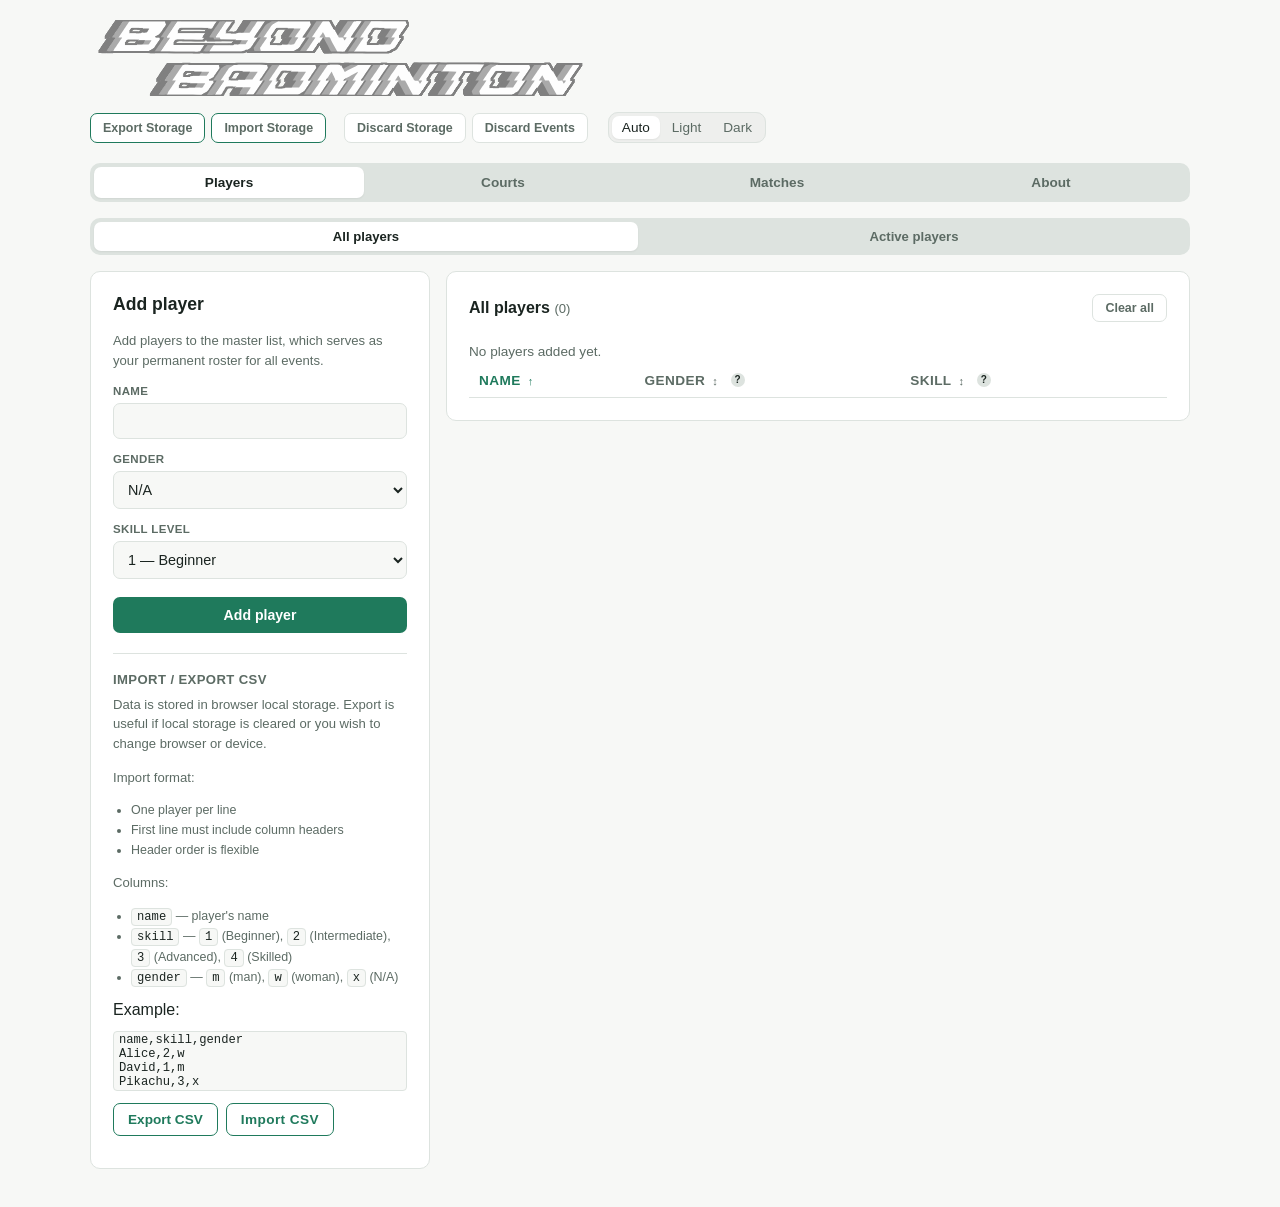
==== commit 5b5ca143: "fixup! fixup! fixup! Tournament live view" ====
--- a/index.html
+++ b/index.html
@@ -450,7 +450,7 @@
 										Auto-resize table to fit all rows
 									</label>
 								</div>
-								<div class="gen-stats-table-wrap">
+								<div class="gen-table-wrap">
 									<table class="gen-stats-table compact-table" id="qualification-draw-table">
 										<thead>
 											<tr>
@@ -547,7 +547,7 @@
 								</label>
 							</div>
 							
-							<div class="gen-stats-table-wrap">
+							<div class="gen-table-wrap">
 								<table class="gen-stats-table" id="qualification-stats-table">
 									<thead></thead>
 									<tbody id="qualification-stats-table-body">
@@ -585,7 +585,7 @@
 								<div id="qualification-p2p-player-filter" class="checkbox-list checkbox-filter-list"></div>
 							</div>
 
-							<div class="gen-stats-table-wrap">
+							<div class="gen-table-wrap">
 								<table class="gen-stats-table" id="qualification-p2p-stats-table">
 									<thead></thead>
 									<tbody id="qualification-stats-p2p-table-body">
@@ -715,6 +715,7 @@
 		<script src="assets/js/all-players.js"></script>
 		<script src="assets/js/active-players.js"></script>
 		<script src="assets/js/courts.js"></script>
+		<script src="assets/js/exceljs.min.js"></script>
 		<script src="assets/js/schedule.export.js"></script>
 		<script src="assets/js/schedule.common.js"></script>
 		<script src="assets/js/training.js"></script>
@@ -726,7 +727,6 @@
 		<script src="assets/js/tournament.rounds.js"></script>
 		<script src="assets/js/tournament.playerstats.js"></script>
 		<script src="assets/js/tournament.p2pstats.js"></script>
-		<script src="assets/js/exceljs.min.js"></script>
 		<script src="assets/js/tournament.init.js"></script>
 		<script src="assets/js/init.js"></script>
 	</body>
--- a/assets/css/styles.css
+++ b/assets/css/styles.css
@@ -605,11 +605,6 @@
 		color 0.15s ease;
 }
 
-#gen-clear-tournament-btn {
-	padding: 10px 20px;
-	font-size: 0.88rem;
-}
-
 .clear-btn:hover {
 	border-color: var(--accent-red);
 	background: var(--accent-soft-red);
@@ -1588,14 +1583,14 @@
 	overflow-x: auto;
 }
 
-.gen-stats-table-wrap {
+.gen-table-wrap {
 	min-height: 150px;
 	height: 300px;
 	overflow-y: auto;
 	resize: vertical;
 }
 
-.gen-stats-table-wrap thead th {
+.gen-table-wrap thead th {
 	position: sticky;
 	top: 0;
 	background: var(--card);
@@ -1661,7 +1656,6 @@
 
 .tournament-live-app {
 	width: 100%;
-	max-width: 1760px;
 }
 
 .tournament-live-header {
@@ -1834,34 +1828,6 @@
 	text-transform: uppercase;
 }
 
-.tournament-live-table-wrap {
-	max-height: calc(100vh - 190px);
-	min-height: 180px;
-	overflow: auto;
-}
-
-.tournament-live-table {
-	font-size: 0.9rem;
-}
-
-.tournament-live-table th {
-	position: sticky;
-	top: 0;
-	background: var(--card);
-	font-size: 0.72rem;
-	padding: 8px 7px;
-}
-
-.tournament-live-table td {
-	padding: 9px 7px;
-	font-variant-numeric: tabular-nums;
-}
-
-.tournament-live-table th:first-child,
-.tournament-live-table td:first-child {
-	width: 42px;
-}
-
 .live-rank {
 	color: var(--accent);
 	font-weight: 700;
@@ -1890,9 +1856,6 @@
 		grid-template-columns: minmax(0, 1fr);
 	}
 
-	.tournament-live-table-wrap {
-		max-height: 60vh;
-	}
 }
 
 @media (max-width: 640px) {
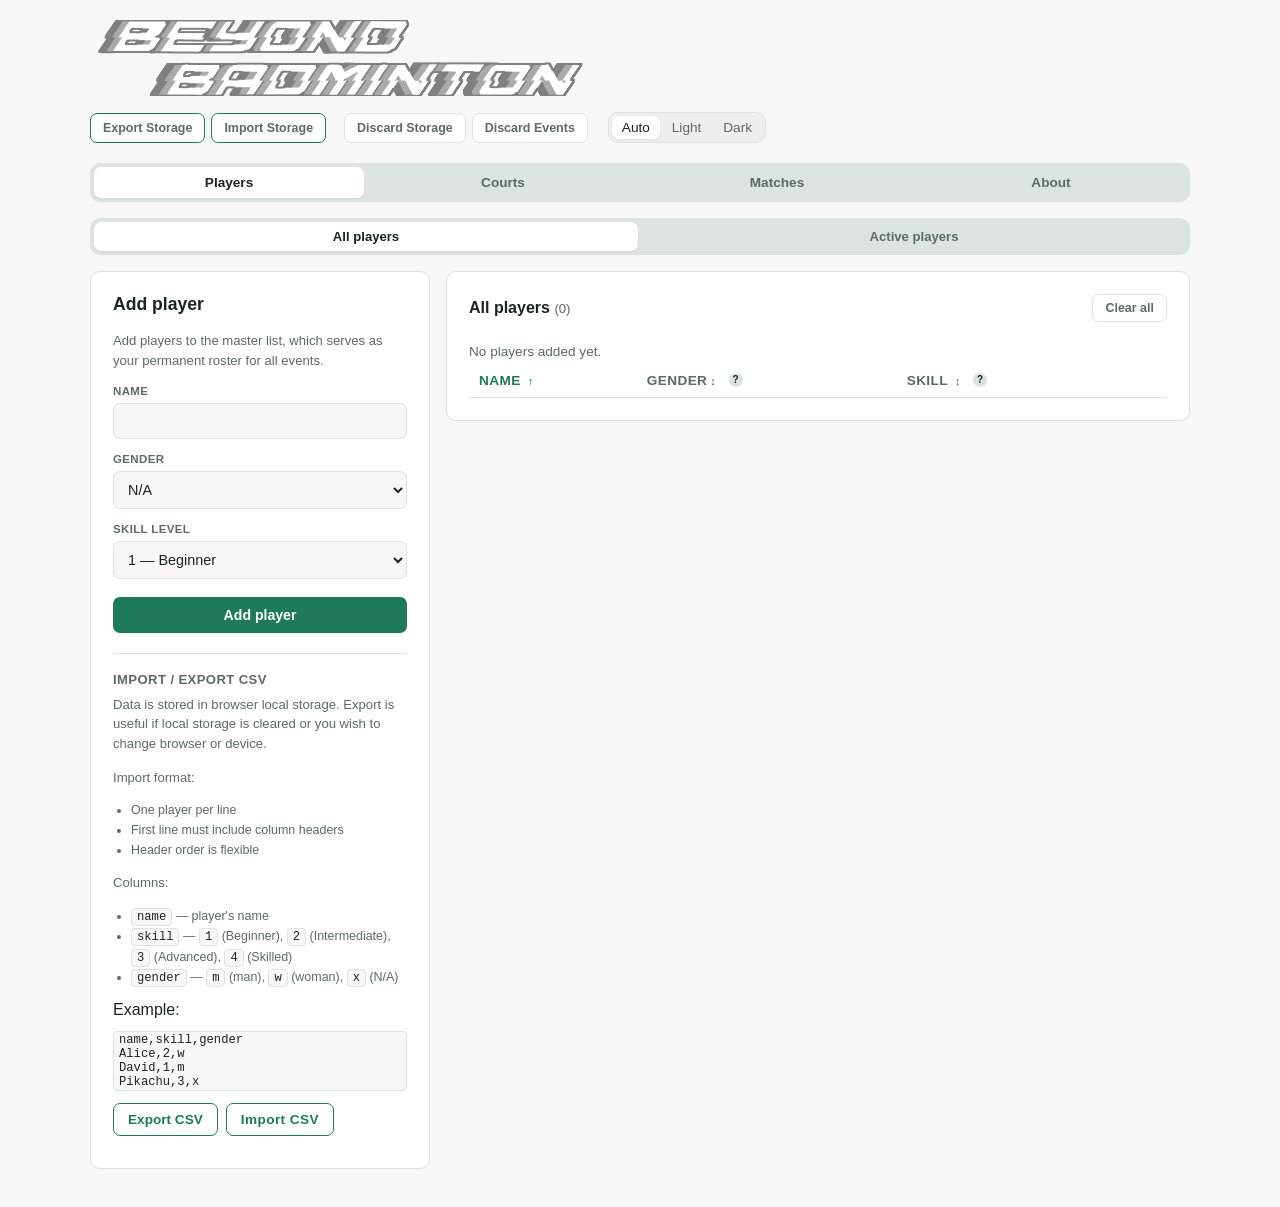
==== commit a9a6a72a: "fixup! fixup! fixup! fixup! fixup! fixup! fixup! fixup! fixup! fixup! fixup! fixup! fixup! fixup! fi" ====
--- a/index.html
+++ b/index.html
@@ -409,7 +409,14 @@
 								<button type="button" id="gen-print-tournament-btn" class="secondary-btn" hidden>Print</button>
 								<button type="button" id="gen-export-tournament-btn" class="secondary-btn" hidden>Export</button>
 							</div>
-							<a class="secondary-btn" href="tournament-live.html" target="_blank" rel="noopener noreferrer">Live view</a>
+							<div>
+								<a class="secondary-btn" href="tournament-live.html" target="_blank" rel="noopener noreferrer">Live view</a>
+								<fieldset class="live-theme-switch" aria-label="Live Color theme">
+									<button type="button" data-theme-choice="inherit">Inherit</button>
+									<button type="button" data-theme-choice="light">Light</button>
+									<button type="button" data-theme-choice="dark">Dark</button>
+								</fieldset>
+							</div>
 						</div>
 					</div>
 
@@ -436,6 +443,7 @@
 										<select id="qualification-draw-pick" name="qualificationDrawPick" disabled>
 										</select>
 									</div>
+									<button type="button" class="secondary-btn" id="auto-assign-qualification-draw-btn">Auto-assign remaining</button>
 									<button type="button" class="gen-primary-btn" id="submit-qualification-draw-btn" hidden>Confirm draw</button>
 								</form>
 							</div>
--- a/assets/css/styles.css
+++ b/assets/css/styles.css
@@ -102,7 +102,8 @@
 }
 
 /* Theme switch UI */
-.theme-switch {
+.theme-switch,
+.live-theme-switch {
 	display: inline-flex;
 	padding: 3px;
 	gap: 2px;
@@ -110,7 +111,8 @@
 	border: 1px solid var(--line);
 	border-radius: var(--radius);
 }
-.theme-switch button {
+.theme-switch button,
+.live-theme-switch button {
 	font: inherit;
 	font-size: 0.85rem;
 	padding: 4px 10px;
@@ -120,17 +122,24 @@
 	border-radius: calc(var(--radius) - 3px);
 	cursor: pointer;
 }
-.theme-switch button:hover {
+.theme-switch button:hover,
+.live-theme-switch button:hover {
 	color: var(--ink);
 }
-.theme-switch button[aria-pressed="true"] {
+.theme-switch button[aria-pressed="true"],
+.live-theme-switch button[aria-pressed="true"] {
 	background: var(--card);
 	color: var(--ink);
 	box-shadow: var(--shadow-subtle);
 }
-.theme-switch button:focus-visible {
+.theme-switch button:focus-visible,
+.live-theme-switch button:focus-visible {
 	outline: 2px solid var(--accent);
 	outline-offset: 1px;
+}
+
+.live-theme-switch {
+	border: 1px solid var(--accent);
 }
 
 * {
@@ -191,6 +200,12 @@
 		border-color 0.15s ease,
 		background 0.15s ease,
 		color 0.15s ease;
+}
+
+#gen-clear-tournament-btn {
+	padding: 8px 14px;
+	font-size: 0.85rem;
+	font-weight: 600;
 }
 
 .discard-btn:hover {
@@ -1270,6 +1285,11 @@
 	transition: transform 0.12s ease;
 }
 
+body.tournament-live-page:not(.live-page-controls-visible) #qualification-match-filter-wrap,
+body.tournament-live-page:not(.live-page-controls-visible) .table-fit-control {
+	display: none !important;
+}
+
 /* Hide everything in a collapsible container except its toggle header */
 .gen-collapsible.gen-collapsed > *:not(.gen-card-toggle) {
 	display: none !important;
@@ -1348,6 +1368,10 @@
 	border-radius: var(--radius);
 	padding: 14px;
 	margin-bottom: 10px;
+}
+
+.gen-round-active {
+	border: 2px solid var(--accent);
 }
 
 .gen-round-header {
@@ -1466,6 +1490,19 @@
 
 .gen-player-slot.bench-slot {
 	color: var(--ink-soft);
+}
+
+.gen-withdrawn-badge {
+	display: inline-flex;
+	align-items: center;
+	padding: 2px 4px;
+	border: 1px solid currentColor;
+	border-radius: 3px;
+	color: var(--accent-red);
+	font-size: 0.55rem;
+	font-weight: 700;
+	line-height: 1;
+	flex-shrink: 0;
 }
 
 .gen-player-slot-pill {
@@ -1586,8 +1623,10 @@
 .gen-table-wrap {
 	min-height: 150px;
 	height: 300px;
+	overflow-x: auto;
 	overflow-y: auto;
 	resize: vertical;
+	container-type: inline-size;
 }
 
 .gen-table-wrap thead th {
@@ -1602,6 +1641,12 @@
 	border-collapse: collapse;
 	font-size: 1rem;
 }
+.table-header-compact {
+	display: none;
+}
+.tournament-live-page #qualification-stats-table {
+	font-size: 1.1rem;
+}
 .gen-stats-table th {
 	text-align: left;
 	font-size: 0.85rem;
@@ -1613,6 +1658,21 @@
 	border-bottom: 1px solid var(--line);
 	white-space: nowrap;
 }
+.gen-stats-table .table-header-compact {
+	display: none;
+}
+@container (max-width: 900px) {
+	.gen-table-wrap .gen-stats-table {
+		width: max-content;
+		min-width: 100%;
+	}
+	.gen-stats-table .table-header-full {
+		display: none;
+	}
+	.gen-stats-table .table-header-compact {
+		display: inline;
+	}
+}
 .gen-stats-table td {
 	padding: 8px 10px;
 	border-bottom: 1px solid var(--line);
@@ -1651,7 +1711,7 @@
 
 .tournament-live-page {
 	justify-content: stretch;
-	padding: 24px clamp(16px, 3vw, 48px) 40px;
+	padding: 16px clamp(16px, 3vw, 48px) 16px;
 }
 
 .tournament-live-app {
@@ -1723,7 +1783,7 @@
 	white-space: nowrap;
 }
 
-.tournament-live-matches {
+.tournament-live-page .gen-block {
 	display: grid;
 	grid-template-columns: repeat(2, minmax(0, 1fr));
 	gap: 12px;
@@ -1855,7 +1915,6 @@
 	.tournament-live-layout {
 		grid-template-columns: minmax(0, 1fr);
 	}
-
 }
 
 @media (max-width: 640px) {
@@ -1879,7 +1938,7 @@
 		padding: 12px;
 	}
 
-	.tournament-live-matches {
+	.tournament-live-page .gen-block {
 		grid-template-columns: minmax(0, 1fr);
 	}
 }
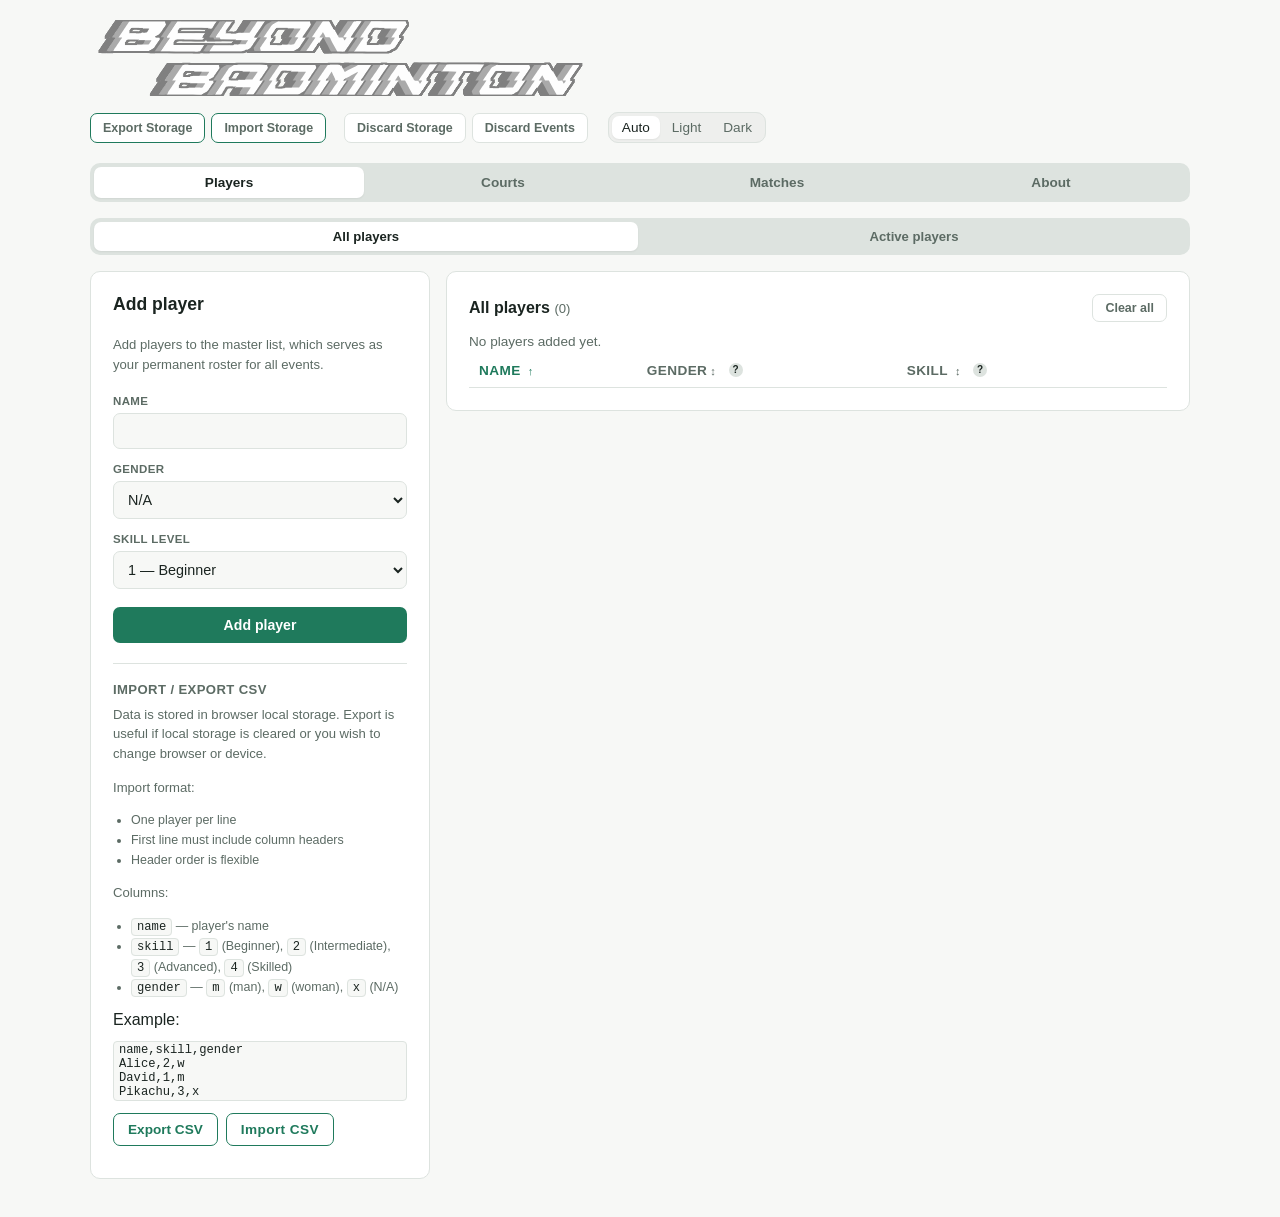
==== commit 6988e364: "Tournament: score touch-screen numpad" ====
--- a/index.html
+++ b/index.html
@@ -389,8 +389,12 @@
 								<input type="number" id="qualification-matches" min="1" value="8">
 							</div>
 							<div class="field gen-field-inline">
-								<label for="gen-tournament-date-picker">Date of the tournament</label>
-								<input type="date" id="gen-tournament-date-picker" />
+								<label for="tournament-points-to-win">Points to win <span class="help-icon" title="Number of points required to win a match.">?</span></label>
+								<input type="number" id="tournament-points-to-win" min="1" step="1" value="15">
+							</div>
+							<div class="field gen-field-inline">
+								<label for="tournament-score-cap">Score cap <span class="help-icon" title="Maximum allowed score. Game ends when a team reaches this score, even without a 2-point lead.">?</span></label>
+								<input type="number" id="tournament-score-cap" min="1" step="1" value="15">
 							</div>
 							<div class="field gen-field-inline">
 								<label for="two-men-vs-two-women">Two Men vs Two Women Matches<span class="help-icon" title="Choose how to handle matches between all-male and all-female teams.">?</span></label>
@@ -404,6 +408,21 @@
 						<p class="section-hint">Time-based scheduling is not supported. All active players and courts are assumed to be available at all times.</p>
 						<div class="main-controls">
 							<button type="button" id="gen-generate-tournament-btn" class="gen-primary-btn">Generate</button>
+						</div>
+					</div>
+
+					<div class="card gen-collapsible" id="gen-tournament-management-card" hidden>
+						<h2 class="gen-card-toggle">
+							<span class="gen-collapse-arrow">▾</span>
+							Tournament summary
+						</h2>
+						<dl id="gen-tournament-summary" class="tournament-config-summary">
+							<dt class="tournament-config-label">Tournament date</dt>
+							<dd class="tournament-date-value"><input type="date" id="gen-tournament-date-picker" aria-label="Tournament date" /></dd>
+							<dt class="tournament-config-label">Use on-screen numpad</dt>
+							<dd><input type="checkbox" id="use-onscreen-numpad" aria-label="Use on-screen numpad" /></dd>
+						</dl>
+						<div class="main-controls">
 							<button type="button" id="gen-clear-tournament-btn" class="clear-btn" hidden>Discard</button>
 							<div>
 								<button type="button" id="gen-print-tournament-btn" class="secondary-btn" hidden>Print</button>
@@ -452,12 +471,6 @@
 								<div class="players-panel-header-btns" id="qualification-draw-panel-header">
 									<button type="button" class="clear-btn" id="clear-qualification-draw-btn">Clear all</button>
 								</div>
-								<div class="checkbox-group table-fit-control">
-									<label class="gen-checkbox-label" for="qualification-draw-fit">
-										<input type="checkbox" id="qualification-draw-fit">
-										Auto-resize table to fit all rows
-									</label>
-								</div>
 								<div class="gen-table-wrap">
 									<table class="gen-stats-table compact-table" id="qualification-draw-table">
 										<thead>
@@ -496,43 +509,6 @@
 							</div>
 						</div>
 
-						<div class="gen-collapsible gen-collapsed" id="qualification-match-filter-wrap">
-							<div class="gen-table-label gen-card-toggle" id="qualification-match-filter-label">
-								<span class="gen-collapse-arrow">▾</span>
-								Filter players & matches (<span id="qualification-match-filter-count"></span>)
-							</div>
-							<div class="checkbox-filter-controls">
-								<input type="search" id="qualification-match-filter-search" placeholder="Search player…">
-								<button type="button" id="qualification-match-filter-all-btn" class="select-btn">Select all</button>
-								<button type="button" id="qualification-match-filter-none-btn" class="clear-btn">Clear all</button>
-								<div class="align-top">
-									<div class="checkbox-group">
-										<label class="gen-checkbox-label" for="qualification-match-filter-active-window">
-											<input type="checkbox" id="qualification-match-filter-active-window">
-											<span id="qualification-match-filter-active-window-label">Show active 4-round window</span>
-										</label>
-										<span class="help-icon" title="Shows the last finished, current, and next 2 rounds. Active window is shifted 5 seconds after all score inputs lose focus. Keyboard shortcut: Alt + A.">?</span>
-									</div>
-									<div class="checkbox-group">
-										<label class="gen-checkbox-label" for="qualification-match-filter-no-bench">
-											<input type="checkbox" id="qualification-match-filter-no-bench">
-											Show only matches and no bench
-										</label>
-										<span class="help-icon" title="Hides benched players. Keyboard shortcut: Alt + B.">?</span>
-									</div>
-								</div>
-								<div class="align-top">
-									<div class="checkbox-group">
-										<label class="gen-checkbox-label" for="qualification-match-filter-drawn-numbers">
-											<input type="checkbox" id="qualification-match-filter-drawn-numbers">
-											Show drawn numbers
-										</label>
-										<span class="help-icon" title="Shows each player's draw number before their name. Keyboard shortcut: Alt + N.">?</span>
-									</div>
-								</div>
-							</div>
-							<div id="qualification-match-player-filter" class="checkbox-list checkbox-filter-list"></div>
-						</div>
 						<div id="gen-qualification-output"></div>
 						
 						<div>
@@ -548,13 +524,6 @@
 						</h2>
 						<div class="card">
 							<div class="gen-table-label">Standings</div>
-							<div class="checkbox-group table-fit-control">
-								<label class="gen-checkbox-label" for="qualification-stats-fit">
-									<input type="checkbox" id="qualification-stats-fit">
-									Auto-resize table to fit all rows
-								</label>
-							</div>
-							
 							<div class="gen-table-wrap">
 								<table class="gen-stats-table" id="qualification-stats-table">
 									<thead></thead>
@@ -566,33 +535,6 @@
 
 						<div class="card">
 							<div class="gen-table-label">Player vs Player <span class="help-icon" title="Keyboard shortcut: Alt + Shift + S.">?</span></div>
-							<div class="checkbox-group table-fit-control">
-								<label class="gen-checkbox-label" for="qualification-p2p-stats-fit">
-									<input type="checkbox" id="qualification-p2p-stats-fit">
-									Auto-resize table to fit all rows
-								</label>
-							</div>
-
-							<div class="gen-collapsible gen-collapsed" id="qualification-p2p-filter-wrap">
-								<div class="gen-table-label gen-card-toggle" id="qualification-p2p-filter-label">
-									<span class="gen-collapse-arrow">▾</span>
-									Filter players (<span id="qualification-p2p-filter-count"></span>)
-								</div>
-								<div class="checkbox-filter-controls">
-									<input type="search" id="qualification-p2p-filter-search" placeholder="Search player…">
-									<button type="button" id="qualification-p2p-filter-all-btn" class="select-btn">Select all</button>
-									<button type="button" id="qualification-p2p-filter-none-btn" class="clear-btn">Clear all</button>
-									<div class="checkbox-group">
-										<label class="gen-checkbox-label" for="qualification-p2p-filter-show-playoff">
-											<input type="checkbox" id="qualification-p2p-filter-show-playoff">
-											Show playoff players only
-										</label>
-										<span class="help-icon" title="When enabled, only matchups between playoff players are shown. Keyboard shortcut: Alt + P.">?</span>
-									</div>
-								</div>
-								<div id="qualification-p2p-player-filter" class="checkbox-list checkbox-filter-list"></div>
-							</div>
-
 							<div class="gen-table-wrap">
 								<table class="gen-stats-table" id="qualification-p2p-stats-table">
 									<thead></thead>
@@ -732,6 +674,7 @@
 		<script src="assets/js/tournament.common.js"></script>
 		<script src="assets/js/tournament.generate.js"></script>
 		<script src="assets/js/tournament.draw.js"></script>
+		<script src="assets/js/schedule.filter.js"></script>
 		<script src="assets/js/tournament.rounds.js"></script>
 		<script src="assets/js/tournament.playerstats.js"></script>
 		<script src="assets/js/tournament.p2pstats.js"></script>
--- a/assets/css/styles.css
+++ b/assets/css/styles.css
@@ -266,30 +266,53 @@
 	color: var(--ink);
 	box-shadow: var(--shadow-subtle);
 }
-
-.tab:not(.active):hover {
-	color: var(--ink);
-}
-
 .card {
 	background: var(--card);
 	border: 1px solid var(--line);
 	border-radius: var(--radius);
 	padding: 22px;
+	display: flex;
+	flex-direction: column;
+	gap: 20px;
+}
+
+.card[hidden] {
+	display: none;
 }
 
 .card + .card {
 	margin-top: 16px;
 }
 
-.card > div:not([hidden]) + div {
-	margin-top: 20px;
-}
-
 .card .card {
 	border: 1px solid var(--accent-line);
 }
 
+#gen-qualification-rounds-card {
+	display: flex;
+	flex-direction: column;
+	gap: 16px;
+}
+
+#gen-qualification-rounds-card[hidden],
+#qualification-edit-filter-wrap[hidden] {
+	display: none;
+}
+
+#gen-qualification-rounds-card > h2 {
+	margin: 0;
+}
+
+#gen-qualification-rounds-card > div {
+	margin-top: 0;
+}
+
+#qualification-edit-filter-wrap {
+	display: flex;
+	flex-direction: column;
+	gap: 8px;
+}
+
 .tab-content {
 	display: none;
 }
@@ -300,7 +323,7 @@
 
 .players-layout {
 	display: flex;
-	flex-direction: column;
+	margin: 0;
 	gap: 16px;
 }
 
@@ -1095,6 +1118,51 @@
 .gen-field-inline {
 	flex: 0 0 auto;
 }
+
+.tournament-config-summary {
+	display: grid;
+	grid-template-columns: minmax(0, max-content) minmax(0, max-content);
+	width: fit-content;
+	max-width: 100%;
+	column-gap: 24px;
+	row-gap: 8px;
+	margin: 0 0 18px;
+}
+
+.tournament-config-label {
+	min-width: 0;
+	color: var(--ink-soft);
+	font-size: 0.88rem;
+	overflow-wrap: anywhere;
+}
+
+.tournament-config-summary dd {
+	min-width: 0;
+	margin: 0;
+	font-weight: 600;
+	overflow-wrap: anywhere;
+	justify-self: start;
+	text-align: left;
+}
+
+.tournament-config-summary input[type="date"] {
+	width: auto;
+	max-width: 100%;
+	padding: 0;
+	font: inherit;
+	color: inherit;
+	background: transparent;
+	border: 0;
+	border-radius: 0;
+}
+
+.tournament-config-summary input[type="checkbox"] {
+	width: auto;
+	margin: 0;
+	padding: 0;
+	accent-color: var(--accent);
+}
+
 .gen-field-inline select input[type="date"] {
 	width: auto;
 	min-width: 130px;
@@ -1286,6 +1354,7 @@
 }
 
 body.tournament-live-page:not(.live-page-controls-visible) #qualification-match-filter-wrap,
+body.tournament-live-page:not(.live-page-controls-visible) .tournament-live-panel-heading,
 body.tournament-live-page:not(.live-page-controls-visible) .table-fit-control {
 	display: none !important;
 }
@@ -1294,39 +1363,37 @@
 .gen-collapsible.gen-collapsed > *:not(.gen-card-toggle) {
 	display: none !important;
 }
-.gen-collapsible.gen-collapsed {
-	padding-bottom: 0px;
-}
 
 .gen-collapsible.gen-collapsed .gen-collapse-arrow {
 	transform: rotate(-90deg);
 }
 
-.checkbox-filter-controls {
+.filter-controls {
 	display: flex;
 	align-items: center;
 	gap: 8px;
+	margin-top: 10px;
 	margin-bottom: 10px;
 }
 
-.checkbox-filter-controls .align-top {
+.filter-controls .align-top {
 	align-self: flex-start;
 }
 
-.checkbox-filter-controls .checkbox-group {
+.filter-controls .checkbox-group {
 	margin-left: 12px;
 }
 
-.checkbox-filter-controls input[type="search"] {
+.filter-controls input[type="search"] {
 	flex: 1 1 auto;
 	max-width: 240px;
 }
 
-.checkbox-filter-controls input[type="checkbox"] {
+.filter-controls input[type="checkbox"] {
 	accent-color: var(--accent-red);
 }
 
-.checkbox-filter-controls input[type="checkbox"]:focus {
+.filter-controls input[type="checkbox"]:focus {
 	box-shadow: 0 0 0 3px var(--accent-soft-red);
 }
 
@@ -1363,11 +1430,13 @@
 }
 
 .gen-round {
+	display: flex;
+	flex-direction: column;
+	gap: 10px;
 	background: var(--card);
 	border: 1px solid var(--accent-line);
 	border-radius: var(--radius);
 	padding: 14px;
-	margin-bottom: 10px;
 }
 
 .gen-round-active {
@@ -1380,8 +1449,8 @@
 	align-items: center;
 	gap: 12px;
 	flex-wrap: wrap;
-	height: 1.5rem;
-	margin-bottom: 10px;
+	min-height: 1.5rem;
+	height: auto;
 }
 
 .gen-round-header .gen-round-label {
@@ -1400,7 +1469,8 @@
 .gen-round-header .middle {
 	display: flex;
 	justify-content: flex-end; /* Pushes all items to the right */
-	flex: 1 1 auto;
+	flex: 1 1 48px;
+	min-width: 48px;
 	height: fit-content;
 }
 
@@ -1409,7 +1479,13 @@
 	font-weight: 700;
 	text-transform: uppercase;
 	letter-spacing: 0.04em;
-	color: var(--ink-soft);
+	margin: 10px 14px 0;
+}
+
+.gen-block {
+	display: flex;
+	flex-direction: column;
+	gap: 10px;
 	margin: 0 0 10px;
 }
 
@@ -1467,13 +1543,13 @@
 }
 
 .gen-court-label {
-	font-size: 0.72rem;
+	font-size: 0.68rem;
 	font-weight: 700;
 	text-transform: uppercase;
 	letter-spacing: 0.05em;
 	color: var(--accent);
 	margin: 0;
-	min-width: 56px;
+	width: var(--court-label-width, max-content);
 	flex-shrink: 0;
 }
 
@@ -1499,6 +1575,19 @@
 	border: 1px solid currentColor;
 	border-radius: 3px;
 	color: var(--accent-red);
+	font-size: 0.55rem;
+	font-weight: 700;
+	line-height: 1;
+	flex-shrink: 0;
+}
+
+.gen-drawn-number-badge {
+	display: inline-flex;
+	align-items: center;
+	padding: 2px 4px;
+	border: 1px solid currentColor;
+	border-radius: 3px;
+	color: var(--ink-soft);
 	font-size: 0.55rem;
 	font-weight: 700;
 	line-height: 1;
@@ -1605,7 +1694,7 @@
 	align-items: center;
 	gap: 6px;
 	flex-wrap: wrap;
-	margin: 8px 0 0;
+	margin: 0;
 }
 .gen-bench-label {
 	font-size: 0.72rem;
@@ -1681,16 +1770,16 @@
 	border-bottom: none;
 }
 .gen-stats-table tr.playoff-line-desc:not(:first-child) {
-	border-top: 2px solid var(--ink-soft);
+	border-top: 3px solid var(--ink-soft);
 }
 .gen-stats-table tr.playoff-line-asc:not(:last-child) {
-	border-bottom: 2px solid var(--ink-soft);
+	border-bottom: 3px solid var(--ink-soft);
 }
 .gen-stats-table tr.quartet-line-desc:not(:first-child) {
-	border-top: 2px solid var(--accent-line);
+	border-top: 3px solid var(--accent-line);
 }
 .gen-stats-table tr.quartet-line-asc:not(:last-child) {
-	border-bottom: 2px solid var(--accent-line);
+	border-bottom: 3px solid var(--accent-line);
 }
 
 .gen-stats-table tr.playoff-in td:first-child {
@@ -1711,7 +1800,7 @@
 
 .tournament-live-page {
 	justify-content: stretch;
-	padding: 16px clamp(16px, 3vw, 48px) 16px;
+	padding: 16px clamp(16px, 3vw, 24px) 16px;
 }
 
 .tournament-live-app {
@@ -1760,6 +1849,9 @@
 }
 
 .tournament-live-panel {
+	display: flex;
+	flex-direction: column;
+	gap: 20px;
 	min-width: 0;
 	padding: 16px;
 }
@@ -1769,7 +1861,6 @@
 	align-items: center;
 	justify-content: space-between;
 	gap: 12px;
-	margin-bottom: 12px;
 }
 
 .tournament-live-panel-heading h2 {
@@ -1918,6 +2009,10 @@
 }
 
 @media (max-width: 640px) {
+	.tournament-config-summary {
+		column-gap: 12px;
+	}
+
 	.tournament-live-page {
 		padding: 14px 10px 24px;
 	}
@@ -2009,3 +2104,175 @@
 	justify-content: center;
 	gap: 10px;
 }
+
+.score-entry-dialog[open] {
+	display: grid;
+	gap: 18px;
+	width: min(94vw, 720px);
+	max-width: 720px;
+	max-height: 88vh;
+	overflow-y: auto;
+	padding: 24px;
+	text-align: left;
+}
+
+.score-entry-heading {
+	display: grid;
+	gap: 4px;
+	margin: 0;
+}
+
+.score-entry-heading h2 {
+	margin: 0;
+	font-size: 1.3rem;
+}
+
+.score-entry-context {
+	margin: 0;
+	color: var(--ink-soft);
+	font-size: 0.9rem;
+	font-weight: 700;
+	text-transform: uppercase;
+}
+
+.score-entry-current-score {
+	margin: -8px 0 0;
+	color: var(--ink-soft);
+	font-size: 0.88rem;
+	font-weight: 600;
+}
+
+.score-entry-match,
+.score-entry-loser-section {
+	display: grid;
+	gap: 10px;
+}
+
+.score-entry-help {
+	margin: 0;
+	color: var(--ink-soft);
+	font-size: 0.88rem;
+	line-height: 1.45;
+}
+
+.score-entry-step-heading,
+.score-entry-loser-section h3 {
+	margin: 8px 0 0;
+	font-size: 1rem;
+}
+
+.score-entry-winner-choices {
+	display: grid;
+	grid-template-columns: repeat(2, minmax(0, 1fr));
+	gap: 10px;
+}
+
+.score-entry-team-choice {
+	display: grid;
+	align-content: start;
+	gap: 6px;
+	min-width: 0;
+	min-height: 104px;
+	padding: 14px;
+	border: 1px solid var(--line);
+	border-radius: 6px;
+	background: var(--paper);
+	color: var(--ink);
+	font: inherit;
+	text-align: left;
+	cursor: pointer;
+}
+
+.score-entry-team-choice:hover,
+.score-entry-team-choice.selected {
+	border-color: var(--accent);
+	background: var(--accent-soft);
+}
+
+.score-entry-team-label {
+	color: var(--ink-soft);
+	font-size: 0.75rem;
+	font-weight: 700;
+	text-transform: uppercase;
+}
+
+.score-entry-team-players {
+	font-size: 1rem;
+	font-weight: 700;
+	line-height: 1.35;
+	overflow-wrap: anywhere;
+}
+
+.score-entry-team-action {
+	color: var(--accent);
+	font-size: 0.8rem;
+	font-weight: 700;
+}
+
+.score-entry-keypad {
+	display: grid;
+	grid-template-columns: repeat(5, minmax(0, 1fr));
+	gap: 8px;
+}
+
+.score-entry-keypad[hidden] {
+	display: none;
+}
+
+.score-entry-key {
+	min-height: 48px;
+	border: 1px solid var(--line);
+	border-radius: 6px;
+	background: var(--paper);
+	color: var(--ink);
+	font: inherit;
+	font-size: 1.05rem;
+	font-weight: 700;
+	cursor: pointer;
+}
+
+.score-entry-key:hover:not(:disabled),
+.score-entry-key.selected {
+	border-color: var(--accent-red);
+	background: var(--accent-soft-red);
+	color: var(--accent-red);
+}
+
+.score-entry-key:disabled {
+	opacity: 0.45;
+	cursor: not-allowed;
+}
+
+.score-entry-dialog .modal-actions {
+	justify-content: flex-end;
+}
+
+.score-entry-dialog .score-entry-cancel {
+	min-width: 120px;
+	min-height: 48px;
+	padding: 10px 24px;
+	font-size: 0.95rem;
+}
+
+@media (max-width: 520px) {
+	.score-entry-dialog[open] {
+		width: 94vw;
+		padding: 18px;
+	}
+
+	.score-entry-keypad {
+		grid-template-columns: repeat(4, minmax(0, 1fr));
+	}
+}
+
+.card > * {
+	margin-block: 0;
+}
+
+.card > h2 {
+	margin: 0;
+}
+
+.card > .card {
+	margin-top: 0;
+}
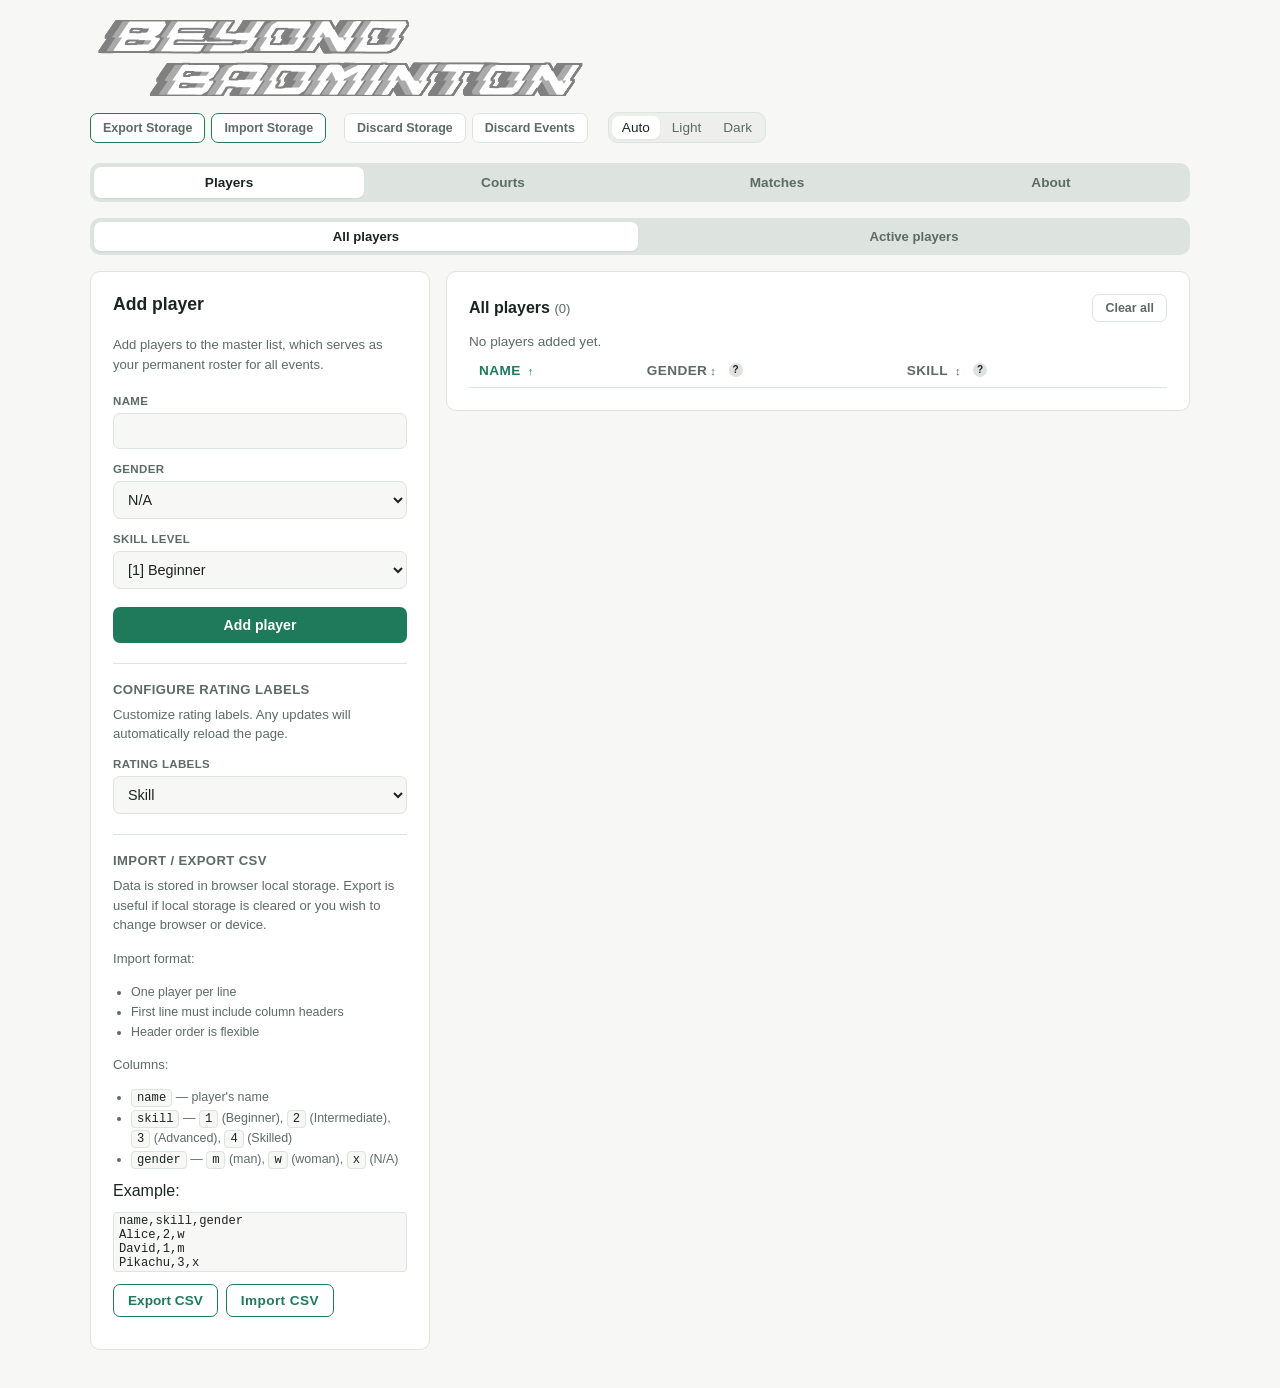
==== commit f9ea974f: "skill label configuration" ====
--- a/index.html
+++ b/index.html
@@ -72,14 +72,25 @@
 									</select>
 								</div>
 								<div class="field">
-									<label for="ap-skill">Skill level</label>
+									<label for="ap-skill"><span data-skill-display-label="level">Skill level</span></label>
 									<select id="ap-skill" name="skill">
 									</select>
 								</div>
 								<button type="submit">Add player</button>
 							</form>
 
-							<div class="import-section">
+							<div class="card-section">
+								<h3>Configure rating labels</h3>
+								<p class="section-hint">Customize rating labels. Any updates will automatically reload the page.</p>
+								<div class="field">
+									<label for="skill-label-type">Rating labels</label>
+									<select id="skill-label-type" aria-label="Rating label type">
+										<option value="skill">Skill</option>
+										<option value="winrate">Win rate</option>
+									</select>
+								</div>
+							</div>
+							<div class="card-section">
 								<h3>Import / Export CSV</h3>
 								<p class="section-hint">Data is stored in browser local storage. Export is useful if local storage is cleared or you wish to change browser or device.</p>
 								<p class="section-hint">Import format:</p>
@@ -120,7 +131,7 @@
 								<tr>
 									<th><span class="sortable" data-list="all" data-field="name">Name <span class="sort-icon">↕</span></span></th>
 									<th><span class="sortable" data-list="all" data-field="gender">Gender <span class="sort-icon">↕</span></span>&nbsp;&nbsp;<span class="help-icon" title="Click a gender to edit it directly. Changing genders will not re-sort the table automatically - click this header to re-sort anytime.">?</span></th>
-									<th><span class="sortable" data-list="all" data-field="skill">Skill <span class="sort-icon">↕</span></span>&nbsp;&nbsp;<span class="help-icon" title="Click a skill to edit it directly. Changing skills will not re-sort the table automatically - click this header to re-sort anytime.">?</span></th>
+									<th><span class="sortable" data-list="all" data-field="skill"><span data-skill-display-label>Skill</span> <span class="sort-icon">↕</span></span>&nbsp;&nbsp;<span class="help-icon" title="Click a rating to edit it directly. Changing ratings will not re-sort the table automatically - click this header to re-sort anytime.">?</span></th>
 									<th></th>
 								</tr>
 							</thead>
@@ -170,7 +181,7 @@
 							<thead>
 								<tr>
 									<th><span class="sortable" data-list="active" data-field="name">Name <span class="sort-icon">↕</span></span></th>
-									<th><span class="sortable" data-list="active" data-field="skill">Skill <span class="sort-icon">↕</span></span></th>
+									<th><span class="sortable" data-list="active" data-field="skill"><span data-skill-display-label>Skill</span> <span class="sort-icon">↕</span></span></th>
 									<th><span class="sortable" data-list="active" data-field="arrival">Arrival <span class="sort-icon">↕</span></span></th>
 									<th><span class="sortable" data-list="active" data-field="playtime">Play time <span class="sort-icon">↕</span></span></th>
 									<th><span class="sortable" data-list="active" data-field="sit1stRound">Sit 1st round <span class="sort-icon">↕</span></span>&nbsp;&nbsp;<span class="help-icon" title="Is someone running late? Put them on the bench for their first round :) This option is ignored if there are not enough players to form a bench.">?</span></th>
@@ -355,7 +366,7 @@
 								<thead>
 									<tr>
 										<th><span class="sortable" data-list="stats" data-field="name">Player <span class="sort-icon">↕</span></span></th>
-										<th><span class="sortable" data-list="stats" data-field="skill">Skill <span class="sort-icon">↕</span></span></th>
+										<th><span class="sortable" data-list="stats" data-field="skill"><span data-skill-display-label>Skill</span> <span class="sort-icon">↕</span></span></th>
 										<th><span class="sortable" data-list="stats" data-field="playtime">Play time <span class="sort-icon">↕</span></span></th>
 										<th><span class="sortable" data-list="stats" data-field="matches">Matches <span class="sort-icon">↕</span></span></th>
 										<th><span class="sortable" data-list="stats" data-field="bench">Bench <span class="sort-icon">↕</span></span></th>
@@ -408,6 +419,7 @@
 						<p class="section-hint">Time-based scheduling is not supported. All active players and courts are assumed to be available at all times.</p>
 						<div class="main-controls">
 							<button type="button" id="gen-generate-tournament-btn" class="gen-primary-btn">Generate</button>
+							<button type="button" id="gen-clear-tournament-btn" class="clear-btn" hidden>Discard</button>
 						</div>
 					</div>
 
@@ -423,7 +435,6 @@
 							<dd><input type="checkbox" id="use-onscreen-numpad" aria-label="Use on-screen numpad" /></dd>
 						</dl>
 						<div class="main-controls">
-							<button type="button" id="gen-clear-tournament-btn" class="clear-btn" hidden>Discard</button>
 							<div>
 								<button type="button" id="gen-print-tournament-btn" class="secondary-btn" hidden>Print</button>
 								<button type="button" id="gen-export-tournament-btn" class="secondary-btn" hidden>Export</button>
@@ -615,7 +626,7 @@
 				<div class="card">
 					<h3>1 About</h3>
 					<p>This badminton tournament manager tool helps you easily organize badminton events by managing players and courts, and automatically generating schedules based on your parameters.</p>
-					<p>This tool was created to provide a generator that builds randomized matches while still following specific rules, such as keeping teams balanced in skill.</p>
+					<p>This tool was created to provide a generator that builds randomized matches while still following specific rules, such as keeping teams balanced by player rating.</p>
 					<p>Of course, this is not strictly designed for badminton matches. Feel free to use it for any games that are played in doubles.</p>
 
 					<h3>2 Beyond Badminton</h3>
--- a/assets/css/styles.css
+++ b/assets/css/styles.css
@@ -422,13 +422,13 @@
 	filter: brightness(0.95);
 }
 
-.import-section {
+.card-section {
 	margin-top: 20px;
 	padding-top: 18px;
 	border-top: 1px solid var(--line);
 }
 
-.import-section h3 {
+.card-section h3 {
 	font-size: 0.82rem;
 	margin: 0 0 8px;
 	text-transform: uppercase;
@@ -1770,16 +1770,16 @@
 	border-bottom: none;
 }
 .gen-stats-table tr.playoff-line-desc:not(:first-child) {
-	border-top: 3px solid var(--ink-soft);
+	border-top: var(--playoff-line-width, 3px) solid var(--ink-soft);
 }
 .gen-stats-table tr.playoff-line-asc:not(:last-child) {
-	border-bottom: 3px solid var(--ink-soft);
+	border-bottom: var(--playoff-line-width, 3px) solid var(--ink-soft);
 }
 .gen-stats-table tr.quartet-line-desc:not(:first-child) {
-	border-top: 3px solid var(--accent-line);
+	border-top: var(--quartet-line-width, 2px) solid var(--accent);
 }
 .gen-stats-table tr.quartet-line-asc:not(:last-child) {
-	border-bottom: 3px solid var(--accent-line);
+	border-bottom: var(--quartet-line-width, 2px) solid var(--accent);
 }
 
 .gen-stats-table tr.playoff-in td:first-child {
